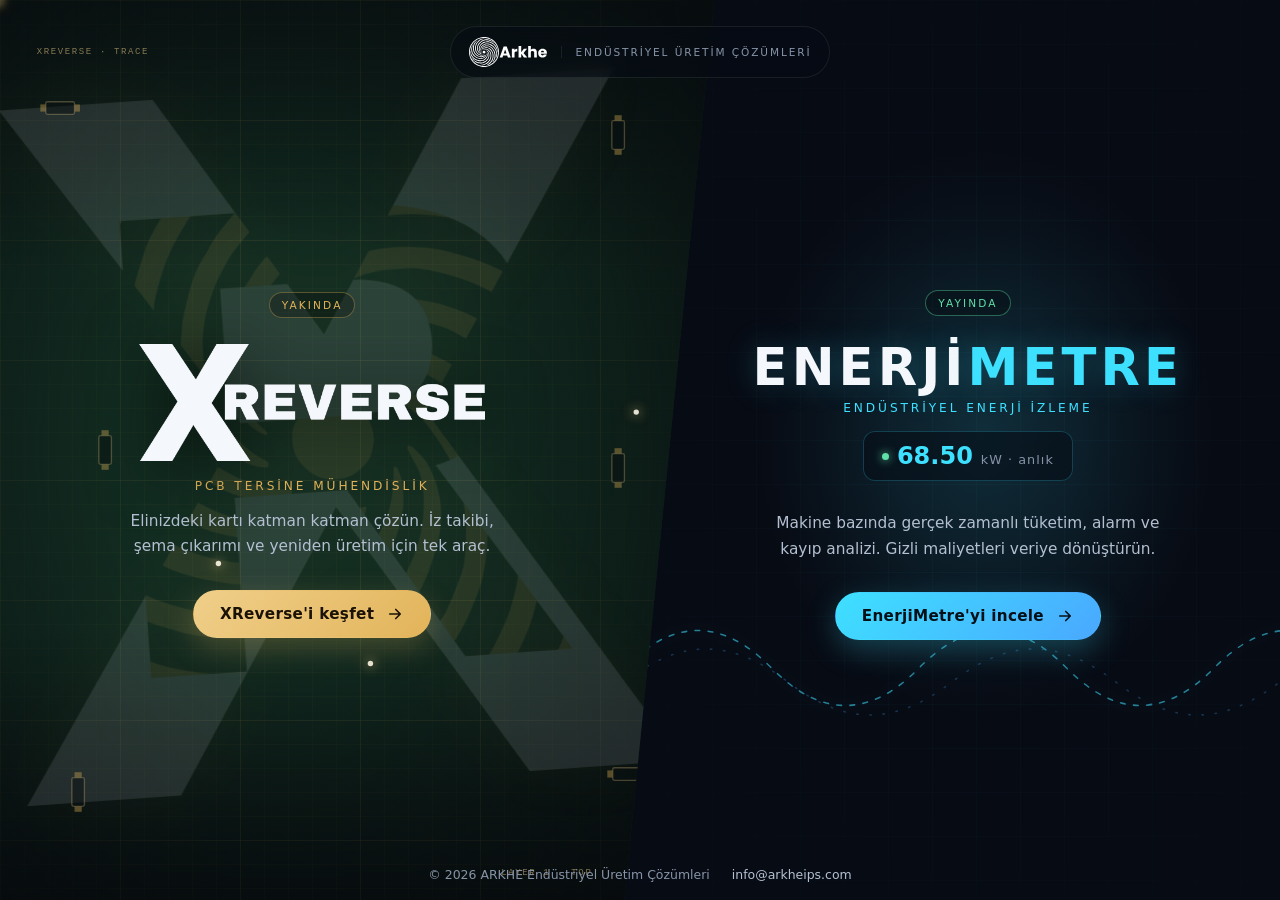
==== index.html @ 21709896 "ARKHE kapı sayfası, EnerjiMetre ve XReverse alt siteleri Çapraz bölünmüş açılış ekranı: solda XRever" ====
<!DOCTYPE html>
<html lang="tr">
  <head>
    <meta charset="utf-8" />
    <meta name="viewport" content="width=device-width, initial-scale=1" />
    <title>ARKHE Endüstriyel Üretim Çözümleri</title>
    <meta
      name="description"
      content="ARKHE Endüstriyel Üretim Çözümleri. XReverse ile PCB tersine mühendislik, EnerjiMetre ile makine bazında enerji izleme."
    />
    <link rel="icon" href="assets/images/arkhe-logo.svg" type="image/svg+xml" />
    <link rel="canonical" href="https://arkheips.com/" />
    <meta property="og:type" content="website" />
    <meta property="og:title" content="ARKHE Endüstriyel Üretim Çözümleri" />
    <meta property="og:description" content="XReverse ve EnerjiMetre. Üretim sahası için tersine mühendislik ve enerji izleme." />
    <meta property="og:url" content="https://arkheips.com/" />
    <link rel="preload" as="image" href="assets/images/xreverse-mark.png" />
    <link rel="stylesheet" href="style.css?v=2" />
  </head>

  <body>
    <div class="gate">
      <header class="brand-bar">
        <a class="brand" href="./" aria-label="ARKHE ana sayfa">
          <img src="assets/images/arkhe-wordmark.svg" alt="ARKHE" />
          <span class="brand-tag">Endüstriyel Üretim Çözümleri</span>
        </a>
      </header>

      <h1 class="sr-only">ARKHE Endüstriyel Üretim Çözümleri: XReverse ve EnerjiMetre</h1>

      <main class="split" aria-label="Ürünler">
        <!-- ================= XREVERSE ================= -->
        <a class="pane pane-xr" href="xreverse/" aria-label="XReverse: PCB tersine mühendislik">
          <div class="pane-bg">
            <video
              class="bg-video"
              muted
              loop
              playsinline
              preload="none"
              data-src="assets/media/xreverse_bg.bin"
              controlsList="nodownload"
              disablePictureInPicture
              disableRemotePlayback
              aria-hidden="true"
            ></video>
          </div>
          <div class="pane-tint"></div>
          <div class="pane-grid"></div>
          <svg class="pcb" viewBox="0 0 800 1000" preserveAspectRatio="xMidYMid slice" aria-hidden="true">
<defs><filter id="pcbglow" x="-20%" y="-20%" width="140%" height="140%"><feGaussianBlur stdDeviation="2.5" result="b"/><feMerge><feMergeNode in="b"/><feMergeNode in="SourceGraphic"/></feMerge></filter></defs>
<path id="tr0" class="trace thin" pathLength="1" d="M576 464 L672 464 L728 408 L764 408" style="--d:0.00s"/>
<path id="tr1" class="trace" pathLength="1" d="M568 528 L664 528 L764 376" style="--d:0.37s"/>
<path id="tr2" class="trace" pathLength="1" d="M544 576 L584 616 L672 616 L764 760" style="--d:0.74s"/>
<path id="tr3" class="trace thin" pathLength="1" d="M528 600 L568 640 L764 640" style="--d:1.11s"/>
<path id="tr4" class="trace" pathLength="1" d="M496 624 L552 680 L764 680" style="--d:1.48s"/>
<path id="tr5" class="trace" pathLength="1" d="M440 656 L440 712 L352 800 L352 904" style="--d:1.85s"/>
<path id="tr6" class="trace thin" pathLength="1" d="M400 656 L400 744 L528 872 L528 964" style="--d:2.22s"/>
<path id="tr7" class="trace" pathLength="1" d="M352 656 L352 776 L272 856 L272 964" style="--d:2.59s"/>
<path id="tr8" class="trace" pathLength="1" d="M312 632 L240 704 L240 800 L80 960" style="--d:2.96s"/>
<path id="tr9" class="trace thin" pathLength="1" d="M272 600 L184 688 L184 808 L36 960" style="--d:3.33s"/>
<path id="tr10" class="trace" pathLength="1" d="M248 560 L184 624 L36 624" style="--d:3.70s"/>
<path id="tr11" class="trace" pathLength="1" d="M232 504 L144 504 L48 408 L36 408" style="--d:4.07s"/>
<path id="tr12" class="trace thin" pathLength="1" d="M224 480 L160 480 L36 632" style="--d:4.44s"/>
<path id="tr13" class="trace" pathLength="1" d="M232 424 L128 424 L36 320" style="--d:4.81s"/>
<path id="tr14" class="trace" pathLength="1" d="M256 360 L176 280 L36 280" style="--d:5.18s"/>
<path id="tr15" class="trace thin" pathLength="1" d="M280 328 L200 248 L36 248" style="--d:5.55s"/>
<path id="tr16" class="trace" pathLength="1" d="M328 296 L240 208 L36 208" style="--d:5.92s"/>
<path id="tr17" class="trace" pathLength="1" d="M368 288 L368 192 L480 80 L480 36" style="--d:6.29s"/>
<path id="tr18" class="trace thin" pathLength="1" d="M400 280 L400 224 L464 160 L464 36" style="--d:6.66s"/>
<path id="tr19" class="trace" pathLength="1" d="M448 288 L448 232 L344 128 L344 36" style="--d:7.03s"/>
<path id="tr20" class="trace" pathLength="1" d="M488 304 L552 240 L720 240 L764 36" style="--d:7.40s"/>
<path id="tr21" class="trace thin" pathLength="1" d="M528 344 L608 264 L608 104 L704 36" style="--d:7.77s"/>
<path id="tr22" class="trace" pathLength="1" d="M552 376 L592 336 L720 336 L764 136" style="--d:8.14s"/>
<path id="tr23" class="trace" pathLength="1" d="M568 416 L672 416 L764 296" style="--d:8.51s"/>
<circle class="pad" cx="672" cy="464" r="3.6" style="--d:-1.40s"/>
<circle class="pad" cx="584" cy="616" r="3.6" style="--d:-0.66s"/>
<circle class="pad" cx="552" cy="680" r="3.6" style="--d:0.08s"/>
<circle class="pad" cx="400" cy="744" r="3.6" style="--d:0.82s"/>
<circle class="pad" cx="240" cy="704" r="3.6" style="--d:1.56s"/>
<circle class="pad" cx="184" cy="624" r="3.6" style="--d:2.30s"/>
<circle class="pad" cx="160" cy="480" r="3.6" style="--d:3.04s"/>
<circle class="pad" cx="176" cy="280" r="3.6" style="--d:3.78s"/>
<circle class="pad" cx="240" cy="208" r="3.6" style="--d:4.52s"/>
<circle class="pad" cx="400" cy="224" r="3.6" style="--d:5.26s"/>
<circle class="pad" cx="552" cy="240" r="3.6" style="--d:6.00s"/>
<circle class="pad" cx="592" cy="336" r="3.6" style="--d:6.74s"/>
<circle class="pad" cx="764" cy="408" r="6.5" style="--d:0.00s"/>
<circle class="pad-core" cx="764" cy="408" r="2.2" style="--d:0.00s"/>
<circle class="pad" cx="764" cy="376" r="6.5" style="--d:0.37s"/>
<circle class="pad-core" cx="764" cy="376" r="2.2" style="--d:0.37s"/>
<circle class="pad" cx="764" cy="760" r="6.5" style="--d:0.74s"/>
<circle class="pad-core" cx="764" cy="760" r="2.2" style="--d:0.74s"/>
<circle class="pad" cx="764" cy="640" r="6.5" style="--d:1.11s"/>
<circle class="pad-core" cx="764" cy="640" r="2.2" style="--d:1.11s"/>
<circle class="pad" cx="764" cy="680" r="6.5" style="--d:1.48s"/>
<circle class="pad-core" cx="764" cy="680" r="2.2" style="--d:1.48s"/>
<circle class="pad" cx="352" cy="904" r="6.5" style="--d:1.85s"/>
<circle class="pad-core" cx="352" cy="904" r="2.2" style="--d:1.85s"/>
<circle class="pad" cx="528" cy="964" r="6.5" style="--d:2.22s"/>
<circle class="pad-core" cx="528" cy="964" r="2.2" style="--d:2.22s"/>
<circle class="pad" cx="272" cy="964" r="6.5" style="--d:2.59s"/>
<circle class="pad-core" cx="272" cy="964" r="2.2" style="--d:2.59s"/>
<circle class="pad" cx="80" cy="960" r="6.5" style="--d:2.96s"/>
<circle class="pad-core" cx="80" cy="960" r="2.2" style="--d:2.96s"/>
<circle class="pad" cx="36" cy="960" r="6.5" style="--d:3.33s"/>
<circle class="pad-core" cx="36" cy="960" r="2.2" style="--d:3.33s"/>
<circle class="pad" cx="36" cy="624" r="6.5" style="--d:3.70s"/>
<circle class="pad-core" cx="36" cy="624" r="2.2" style="--d:3.70s"/>
<circle class="pad" cx="36" cy="408" r="6.5" style="--d:4.07s"/>
<circle class="pad-core" cx="36" cy="408" r="2.2" style="--d:4.07s"/>
<circle class="pad" cx="36" cy="632" r="6.5" style="--d:4.44s"/>
<circle class="pad-core" cx="36" cy="632" r="2.2" style="--d:4.44s"/>
<circle class="pad" cx="36" cy="320" r="6.5" style="--d:4.81s"/>
<circle class="pad-core" cx="36" cy="320" r="2.2" style="--d:4.81s"/>
<circle class="pad" cx="36" cy="280" r="6.5" style="--d:5.18s"/>
<circle class="pad-core" cx="36" cy="280" r="2.2" style="--d:5.18s"/>
<circle class="pad" cx="36" cy="248" r="6.5" style="--d:5.55s"/>
<circle class="pad-core" cx="36" cy="248" r="2.2" style="--d:5.55s"/>
<circle class="pad" cx="36" cy="208" r="6.5" style="--d:5.92s"/>
<circle class="pad-core" cx="36" cy="208" r="2.2" style="--d:5.92s"/>
<circle class="pad" cx="480" cy="36" r="6.5" style="--d:6.29s"/>
<circle class="pad-core" cx="480" cy="36" r="2.2" style="--d:6.29s"/>
<circle class="pad" cx="464" cy="36" r="6.5" style="--d:6.66s"/>
<circle class="pad-core" cx="464" cy="36" r="2.2" style="--d:6.66s"/>
<circle class="pad" cx="344" cy="36" r="6.5" style="--d:7.03s"/>
<circle class="pad-core" cx="344" cy="36" r="2.2" style="--d:7.03s"/>
<circle class="pad" cx="764" cy="36" r="6.5" style="--d:7.40s"/>
<circle class="pad-core" cx="764" cy="36" r="2.2" style="--d:7.40s"/>
<circle class="pad" cx="704" cy="36" r="6.5" style="--d:7.77s"/>
<circle class="pad-core" cx="704" cy="36" r="2.2" style="--d:7.77s"/>
<circle class="pad" cx="764" cy="136" r="6.5" style="--d:8.14s"/>
<circle class="pad-core" cx="764" cy="136" r="2.2" style="--d:8.14s"/>
<circle class="pad" cx="764" cy="296" r="6.5" style="--d:8.51s"/>
<circle class="pad-core" cx="764" cy="296" r="2.2" style="--d:8.51s"/>
<circle class="pulse" r="3"><animateMotion dur="2.6s" begin="0.0s" repeatCount="indefinite" calcMode="linear"><mpath href="#tr1"/></animateMotion></circle>
<circle class="pulse" r="3"><animateMotion dur="3.05s" begin="0.7s" repeatCount="indefinite" calcMode="linear"><mpath href="#tr5"/></animateMotion></circle>
<circle class="pulse" r="3"><animateMotion dur="3.5s" begin="1.4s" repeatCount="indefinite" calcMode="linear"><mpath href="#tr9"/></animateMotion></circle>
<circle class="pulse" r="3"><animateMotion dur="3.95s" begin="2.1s" repeatCount="indefinite" calcMode="linear"><mpath href="#tr13"/></animateMotion></circle>
<circle class="pulse" r="3"><animateMotion dur="4.4s" begin="2.8s" repeatCount="indefinite" calcMode="linear"><mpath href="#tr17"/></animateMotion></circle>
<circle class="pulse" r="3"><animateMotion dur="4.85s" begin="3.5s" repeatCount="indefinite" calcMode="linear"><mpath href="#tr21"/></animateMotion></circle>
<g transform="translate(70 120) rotate(0)" opacity="0.55"><rect class="chip" x="-16" y="-7" width="32" height="14" rx="2"/><rect class="chip-pin" x="-22" y="-4" width="6" height="8"/><rect class="chip-pin" x="16" y="-4" width="6" height="8"/></g>
<g transform="translate(690 150) rotate(90)" opacity="0.55"><rect class="chip" x="-16" y="-7" width="32" height="14" rx="2"/><rect class="chip-pin" x="-22" y="-4" width="6" height="8"/><rect class="chip-pin" x="16" y="-4" width="6" height="8"/></g>
<g transform="translate(90 880) rotate(90)" opacity="0.55"><rect class="chip" x="-16" y="-7" width="32" height="14" rx="2"/><rect class="chip-pin" x="-22" y="-4" width="6" height="8"/><rect class="chip-pin" x="16" y="-4" width="6" height="8"/></g>
<g transform="translate(700 860) rotate(0)" opacity="0.55"><rect class="chip" x="-16" y="-7" width="32" height="14" rx="2"/><rect class="chip-pin" x="-22" y="-4" width="6" height="8"/><rect class="chip-pin" x="16" y="-4" width="6" height="8"/></g>
<g transform="translate(120 500) rotate(90)" opacity="0.55"><rect class="chip" x="-16" y="-7" width="32" height="14" rx="2"/><rect class="chip-pin" x="-22" y="-4" width="6" height="8"/><rect class="chip-pin" x="16" y="-4" width="6" height="8"/></g>
<g transform="translate(690 520) rotate(90)" opacity="0.55"><rect class="chip" x="-16" y="-7" width="32" height="14" rx="2"/><rect class="chip-pin" x="-22" y="-4" width="6" height="8"/><rect class="chip-pin" x="16" y="-4" width="6" height="8"/></g>
<text class="chip-label" x="44" y="60">XREVERSE · TRACE</text>
<text class="chip-label" x="560" y="972">LAYER 1 · TOP</text>
</svg>
          <img class="xr-watermark" src="assets/images/xreverse-mark.png" alt="" width="900" height="953" aria-hidden="true" />
          <div class="pane-content">
            <span class="pane-badge">Yakında</span>
            <img class="xr-wordmark" src="assets/images/xreverse-wordmark.png" alt="XReverse" width="1200" height="406" />
            <p class="pane-sub">PCB Tersine Mühendislik</p>
            <p class="pane-desc">
              Elinizdeki kartı katman katman çözün. İz takibi, şema çıkarımı ve yeniden
              üretim için tek araç.
            </p>
            <span class="pane-cta">
              XReverse'i keşfet
              <svg viewBox="0 0 24 24" fill="none" stroke="currentColor" stroke-width="2.2" aria-hidden="true">
                <path d="M5 12h14M13 6l6 6-6 6" stroke-linecap="round" stroke-linejoin="round" />
              </svg>
            </span>
          </div>
        </a>

        <!-- ================= ENERJIMETRE ================= -->
        <a class="pane pane-em" href="energymeter/" aria-label="EnerjiMetre: endüstriyel enerji izleme">
          <div class="pane-bg">
            <video
              class="bg-video"
              muted
              loop
              playsinline
              preload="none"
              data-src="assets/media/energymeter_bg.bin"
              controlsList="nodownload"
              disablePictureInPicture
              disableRemotePlayback
              aria-hidden="true"
            ></video>
          </div>
          <div class="pane-tint"></div>
          <div class="pane-grid"></div>
          <svg class="wave" viewBox="0 0 800 140" preserveAspectRatio="none" aria-hidden="true">
            <path d="M0 70 C 60 20, 120 20, 180 70 S 300 120, 360 70 S 480 20, 540 70 S 660 120, 720 70 S 840 20, 900 70" />
            <path class="soft" d="M0 84 C 70 40, 130 40, 200 84 S 330 128, 400 84 S 530 40, 600 84 S 730 128, 800 84 S 930 40, 1000 84" />
          </svg>
          <div class="pane-content">
            <span class="pane-badge">Yayında</span>
            <h2 class="em-title">Enerji<span>Metre</span></h2>
            <p class="pane-sub">Endüstriyel Enerji İzleme</p>
            <div class="live-chip" aria-hidden="true">
              <span class="dot"></span>
              <span class="val" id="live-kw">68.40</span>
              <span class="unit">kW · anlık</span>
            </div>
            <p class="pane-desc">
              Makine bazında gerçek zamanlı tüketim, alarm ve kayıp analizi. Gizli
              maliyetleri veriye dönüştürün.
            </p>
            <span class="pane-cta">
              EnerjiMetre'yi incele
              <svg viewBox="0 0 24 24" fill="none" stroke="currentColor" stroke-width="2.2" aria-hidden="true">
                <path d="M5 12h14M13 6l6 6-6 6" stroke-linecap="round" stroke-linejoin="round" />
              </svg>
            </span>
          </div>
        </a>
      </main>

      <footer class="gate-foot">
        <span>© <span id="year">2026</span> ARKHE Endüstriyel Üretim Çözümleri</span>
        <a href="mailto:info@arkheips.com">info@arkheips.com</a>
      </footer>
    </div>

    <script src="script.js?v=2"></script>
  </body>
</html>
---- style.css ----
:root {
  --bg: #070b14;
  --text: #f4f7fb;
  --muted: #b4c0d1;
  --muted-2: #8794a8;
  --line: rgba(255, 255, 255, 0.08);

  /* EnerjiMetre tarafi */
  --em-bg: #070b14;
  --em-accent: #3ee0ff;
  --em-accent-2: #4aa8ff;
  --em-glow: rgba(62, 224, 255, 0.35);

  /* XReverse tarafi */
  --xr-bg: #06090c;
  --xr-accent: #e2b45a;
  --xr-accent-2: #f0cf8a;
  --xr-glow: rgba(226, 180, 90, 0.35);
  --xr-board: rgba(28, 74, 52, 0.55);

  --font: "Segoe UI", system-ui, -apple-system, "Helvetica Neue", Arial, sans-serif;
  --seam: 90px;
  --ease: cubic-bezier(0.22, 1, 0.36, 1);
}

* { box-sizing: border-box; }

html, body { height: 100%; }

body {
  margin: 0;
  background: var(--bg);
  color: var(--text);
  font-family: var(--font);
  -webkit-font-smoothing: antialiased;
  overflow-x: hidden;
}

.sr-only {
  position: absolute;
  width: 1px;
  height: 1px;
  padding: 0;
  margin: -1px;
  overflow: hidden;
  clip: rect(0, 0, 0, 0);
  white-space: nowrap;
  border: 0;
}

/* ====================== KAPI SAYFASI ====================== */

.gate {
  position: relative;
  min-height: 100vh;
  min-height: 100svh;
  display: flex;
  flex-direction: column;
}

/* Ust marka bandi */
.brand-bar {
  position: absolute;
  top: 0;
  left: 0;
  right: 0;
  z-index: 30;
  display: flex;
  justify-content: center;
  align-items: center;
  padding: 26px 24px 0;
  pointer-events: none;
}

.brand {
  display: inline-flex;
  align-items: center;
  gap: 14px;
  text-decoration: none;
  color: inherit;
  pointer-events: auto;
  padding: 10px 18px;
  border-radius: 999px;
  background: rgba(7, 11, 20, 0.55);
  border: 1px solid var(--line);
  backdrop-filter: blur(10px);
  -webkit-backdrop-filter: blur(10px);
}

.brand img {
  display: block;
  height: 30px;
  width: 78px;
  object-fit: cover;
  object-position: center;
  filter: invert(1) brightness(1.1);
}

.brand-tag {
  font-size: 0.66rem;
  letter-spacing: 0.18em;
  text-transform: uppercase;
  color: var(--muted-2);
  border-left: 1px solid var(--line);
  padding-left: 14px;
}

/* Iki yarim */
.split {
  flex: 1;
  display: flex;
  min-height: 100vh;
  min-height: 100svh;
  position: relative;
}

.pane {
  position: relative;
  flex: 1 1 0;
  min-width: 0;
  display: flex;
  align-items: center;
  justify-content: center;
  text-decoration: none;
  color: inherit;
  overflow: hidden;
  isolation: isolate;
  transition: flex 0.7s var(--ease);
}

.pane-xr { background: var(--xr-bg); }
.pane-em { background: var(--em-bg); }

/* Egik dikis: sol panel sagdan biraz tasar ve kesilir */
.pane-xr {
  margin-right: calc(var(--seam) * -1);
  padding-right: var(--seam);
  clip-path: polygon(0 0, 100% 0, calc(100% - var(--seam)) 100%, 0 100%);
  z-index: 2;
}

.pane-em { z-index: 1; padding-left: calc(var(--seam) * 0.35); }

/* "Aç gözlü" davranis: uzerine gelinen taraf buyur */
.split:hover .pane { flex: 0.82 1 0; }
.split:hover .pane:hover { flex: 1.36 1 0; }
.split:focus-within .pane { flex: 0.82 1 0; }
.split:focus-within .pane:focus-visible { flex: 1.36 1 0; outline: none; }

/* ---------- arka plan katmanlari ---------- */
.pane-bg {
  position: absolute;
  inset: 0;
  z-index: 0;
  overflow: hidden;
}

.bg-video {
  position: absolute;
  inset: 0;
  width: 100%;
  height: 100%;
  object-fit: cover;
  opacity: 0;
  transition: opacity 1.2s ease, transform 1.4s var(--ease), filter 0.8s ease;
  transform: scale(1.06);
}

.bg-video.is-ready { opacity: 1; }

.pane-xr .bg-video {
  object-position: 55% 50%;
  opacity: 0;
  filter: saturate(0.9) brightness(0.72);
}
.pane-xr .bg-video.is-ready { opacity: 0.62; }
.pane-xr:hover .bg-video.is-ready { opacity: 0.88; transform: scale(1.0); filter: saturate(1) brightness(0.85); }

.pane-em .bg-video {
  object-position: 50% 45%;
  filter: brightness(0.55) contrast(1.05);
  mix-blend-mode: screen;
}
.pane-em .bg-video.is-ready { opacity: 0.42; }
.pane-em:hover .bg-video.is-ready { opacity: 0.62; transform: scale(1.0); filter: brightness(0.7) contrast(1.05); }

/* Video uzerine ton katmani */
.pane-tint {
  position: absolute;
  inset: 0;
  z-index: 1;
  pointer-events: none;
}

.pane-xr .pane-tint {
  background:
    radial-gradient(70% 80% at 40% 50%, transparent 30%, rgba(6, 9, 12, 0.75) 100%),
    linear-gradient(180deg, rgba(6, 9, 12, 0.6) 0%, transparent 30%, transparent 70%, rgba(6, 9, 12, 0.85) 100%),
    var(--xr-board);
}

.pane-em .pane-tint {
  background:
    radial-gradient(60% 70% at 55% 50%, transparent 25%, rgba(7, 11, 20, 0.7) 100%),
    linear-gradient(180deg, rgba(7, 11, 20, 0.75) 0%, transparent 32%, transparent 68%, rgba(7, 11, 20, 0.9) 100%),
    radial-gradient(50% 45% at 55% 48%, rgba(62, 224, 255, 0.16), transparent 70%);
}

/* PCB izgarasi */
.pane-grid {
  position: absolute;
  inset: 0;
  z-index: 2;
  pointer-events: none;
  background-image:
    linear-gradient(rgba(226, 180, 90, 0.07) 1px, transparent 1px),
    linear-gradient(90deg, rgba(226, 180, 90, 0.07) 1px, transparent 1px),
    linear-gradient(rgba(226, 180, 90, 0.035) 1px, transparent 1px),
    linear-gradient(90deg, rgba(226, 180, 90, 0.035) 1px, transparent 1px);
  background-size: 120px 120px, 120px 120px, 24px 24px, 24px 24px;
  mask-image: radial-gradient(75% 85% at 45% 50%, #000 30%, transparent 100%);
  -webkit-mask-image: radial-gradient(75% 85% at 45% 50%, #000 30%, transparent 100%);
  opacity: 0.85;
  transition: opacity 0.6s ease;
}

.pane-xr:hover .pane-grid { opacity: 1; }

/* EnerjiMetre tarafinda ince olcek izgarasi */
.pane-em .pane-grid {
  background-image:
    linear-gradient(rgba(62, 224, 255, 0.05) 1px, transparent 1px),
    linear-gradient(90deg, rgba(62, 224, 255, 0.05) 1px, transparent 1px);
  background-size: 44px 44px, 44px 44px;
  mask-image: radial-gradient(70% 80% at 55% 50%, #000 20%, transparent 100%);
  -webkit-mask-image: radial-gradient(70% 80% at 55% 50%, #000 20%, transparent 100%);
  opacity: 0.6;
}

/* ---------- PCB iz animasyonu ---------- */
.pcb {
  position: absolute;
  inset: 0;
  z-index: 3;
  width: 100%;
  height: 100%;
  pointer-events: none;
  opacity: 0.9;
  transition: opacity 0.6s ease;
}

.pcb .trace {
  fill: none;
  stroke: var(--xr-accent);
  stroke-width: 2.2;
  stroke-linecap: round;
  stroke-linejoin: round;
  stroke-dasharray: 1;
  stroke-dashoffset: 1;
  opacity: 0.85;
  animation: trace-draw 11s var(--ease) infinite;
  animation-delay: var(--d, 0s);
  filter: drop-shadow(0 0 4px var(--xr-glow));
}

.pcb .trace.thin { stroke-width: 1.4; opacity: 0.6; }

.pcb .pad {
  fill: var(--xr-bg);
  stroke: var(--xr-accent-2);
  stroke-width: 2;
  opacity: 0;
  animation: pad-pop 11s ease infinite;
  animation-delay: calc(var(--d, 0s) + 2.6s);
}

.pcb .pad-core {
  fill: var(--xr-accent-2);
  opacity: 0;
  animation: pad-pop 11s ease infinite;
  animation-delay: calc(var(--d, 0s) + 2.7s);
}

.pcb .chip {
  fill: rgba(10, 14, 18, 0.9);
  stroke: rgba(240, 207, 138, 0.55);
  stroke-width: 1.5;
}

.pcb .chip-pin {
  fill: var(--xr-accent);
  opacity: 0.75;
}

.pcb .chip-label {
  fill: rgba(240, 207, 138, 0.6);
  font-family: "Consolas", "Courier New", monospace;
  font-size: 10px;
  letter-spacing: 0.18em;
}

.pcb .pulse {
  fill: #fff7e6;
  filter: drop-shadow(0 0 6px var(--xr-accent-2)) drop-shadow(0 0 12px var(--xr-glow));
}

@keyframes trace-draw {
  0%   { stroke-dashoffset: 1; opacity: 0; }
  4%   { opacity: 0.85; }
  28%  { stroke-dashoffset: 0; opacity: 0.85; }
  78%  { stroke-dashoffset: 0; opacity: 0.85; }
  92%  { opacity: 0; stroke-dashoffset: 0; }
  100% { opacity: 0; stroke-dashoffset: 1; }
}

@keyframes pad-pop {
  0%   { opacity: 0; transform: scale(0.4); transform-box: fill-box; transform-origin: center; }
  6%   { opacity: 1; transform: scale(1.25); transform-box: fill-box; transform-origin: center; }
  10%  { transform: scale(1); transform-box: fill-box; transform-origin: center; }
  72%  { opacity: 1; }
  86%  { opacity: 0; }
  100% { opacity: 0; }
}

/* EnerjiMetre tarafi: enerji dalgasi */
.wave {
  position: absolute;
  left: 0;
  right: 0;
  bottom: 18%;
  z-index: 3;
  height: 140px;
  width: 100%;
  pointer-events: none;
  opacity: 0.55;
}

.wave path {
  fill: none;
  stroke: var(--em-accent);
  stroke-width: 1.6;
  stroke-linecap: round;
  filter: drop-shadow(0 0 6px var(--em-glow));
  stroke-dasharray: 6 10;
  animation: wave-flow 3.2s linear infinite;
}

.wave path.soft { stroke: var(--em-accent-2); opacity: 0.45; stroke-dasharray: 2 14; animation-duration: 4.6s; }

@keyframes wave-flow { to { stroke-dashoffset: -160; } }

/* ---------- icerik ---------- */
.pane-content {
  position: relative;
  z-index: 10;
  display: flex;
  flex-direction: column;
  align-items: center;
  text-align: center;
  padding: 120px 40px 90px;
  width: 100%;
  max-width: 560px;
  transform: translateY(0);
  transition: transform 0.7s var(--ease);
}

.pane:hover .pane-content { transform: translateY(-6px); }

.pane-badge {
  font-size: 0.66rem;
  letter-spacing: 0.2em;
  text-transform: uppercase;
  padding: 6px 12px;
  border-radius: 999px;
  border: 1px solid var(--line);
  color: var(--muted-2);
  margin-bottom: 26px;
  background: rgba(0, 0, 0, 0.25);
}

.pane-xr .pane-badge { border-color: rgba(226, 180, 90, 0.35); color: var(--xr-accent); }
.pane-em .pane-badge { border-color: rgba(94, 224, 168, 0.4); color: #5ee0a8; }

/* Dev filigran: X isareti izlerin arkasinda, hafif nefes alir */
.xr-watermark {
  position: absolute;
  z-index: 2;
  left: 50%;
  top: 50%;
  width: min(78vh, 92%);
  height: auto;
  transform: translate(-54%, -52%) rotate(-4deg);
  opacity: 0.11;
  pointer-events: none;
  filter: drop-shadow(0 0 40px rgba(226, 180, 90, 0.35));
  animation: mark-breathe 12s ease-in-out infinite;
  transition: opacity 0.8s ease;
}

.pane-xr:hover .xr-watermark { opacity: 0.16; }

@keyframes mark-breathe {
  0%, 100% { transform: translate(-54%, -52%) rotate(-4deg) scale(1); }
  50% { transform: translate(-54%, -50%) rotate(-2.5deg) scale(1.035); }
}

.xr-wordmark {
  width: clamp(240px, 27vw, 380px);
  height: auto;
  margin-bottom: 18px;
  filter: drop-shadow(0 6px 30px rgba(0, 0, 0, 0.55));
}

/* Hata ayiklama: ?static ile animasyonlar bitmis halde donar */
.is-static .pcb .trace { animation: none; stroke-dashoffset: 0; opacity: 0.85; }
.is-static .pcb .pad, .is-static .pcb .pad-core { animation: none; opacity: 1; }
.is-static .bg-video { opacity: 0.6; }

.em-title {
  margin: 0 0 8px;
  font-size: clamp(2rem, 4.2vw, 3.2rem);
  font-weight: 800;
  letter-spacing: 0.08em;
  text-transform: uppercase;
  line-height: 1;
  color: var(--text);
  text-shadow: 0 0 30px rgba(62, 224, 255, 0.25);
}

.em-title span { color: var(--em-accent); }

.pane-sub {
  margin: 0 0 16px;
  font-size: 0.76rem;
  letter-spacing: 0.24em;
  text-transform: uppercase;
}

.pane-xr .pane-sub { color: var(--xr-accent); }
.pane-em .pane-sub { color: var(--em-accent); }

.pane-desc {
  margin: 0 0 30px;
  max-width: 40ch;
  font-size: clamp(0.95rem, 1.2vw, 1.05rem);
  line-height: 1.65;
  color: var(--muted);
}

/* Canli deger cipi (EnerjiMetre) */
.live-chip {
  display: inline-flex;
  align-items: baseline;
  gap: 8px;
  margin-bottom: 30px;
  padding: 10px 18px;
  border-radius: 12px;
  border: 1px solid rgba(62, 224, 255, 0.22);
  background: rgba(7, 11, 20, 0.55);
  backdrop-filter: blur(8px);
  -webkit-backdrop-filter: blur(8px);
  font-variant-numeric: tabular-nums;
}

.live-chip .dot {
  width: 7px;
  height: 7px;
  border-radius: 50%;
  background: #5ee0a8;
  box-shadow: 0 0 10px #5ee0a8;
  align-self: center;
  animation: blink 1.6s ease-in-out infinite;
}

.live-chip .val { font-size: 1.5rem; font-weight: 700; color: var(--em-accent); }
.live-chip .unit { font-size: 0.8rem; color: var(--muted-2); letter-spacing: 0.08em; }

@keyframes blink { 0%, 100% { opacity: 1; } 50% { opacity: 0.35; } }

.pane-cta {
  display: inline-flex;
  align-items: center;
  gap: 12px;
  padding: 14px 26px;
  border-radius: 999px;
  font-weight: 600;
  font-size: 0.95rem;
  letter-spacing: 0.02em;
  border: 1px solid transparent;
  transition: transform 0.35s var(--ease), box-shadow 0.35s ease, background 0.35s ease;
}

.pane-cta svg { width: 18px; height: 18px; transition: transform 0.35s var(--ease); }
.pane:hover .pane-cta svg { transform: translateX(5px); }

.pane-xr .pane-cta {
  color: #1a1206;
  background: linear-gradient(135deg, var(--xr-accent-2), var(--xr-accent));
  box-shadow: 0 10px 30px rgba(226, 180, 90, 0.25);
}
.pane-xr:hover .pane-cta { transform: translateY(-2px); box-shadow: 0 16px 40px rgba(226, 180, 90, 0.38); }

.pane-em .pane-cta {
  color: #041018;
  background: linear-gradient(135deg, var(--em-accent), var(--em-accent-2));
  box-shadow: 0 10px 30px rgba(62, 224, 255, 0.25);
}
.pane-em:hover .pane-cta { transform: translateY(-2px); box-shadow: 0 16px 40px rgba(62, 224, 255, 0.38); }

/* Kenar isigi (uzerine gelince) */
.pane::after {
  content: "";
  position: absolute;
  inset: 0;
  z-index: 5;
  pointer-events: none;
  opacity: 0;
  transition: opacity 0.6s ease;
}

.pane-xr::after { box-shadow: inset 0 0 160px rgba(226, 180, 90, 0.12); }
.pane-em::after { box-shadow: inset 0 0 160px rgba(62, 224, 255, 0.12); }
.pane:hover::after { opacity: 1; }

/* Alt bant */
.gate-foot {
  position: absolute;
  left: 0;
  right: 0;
  bottom: 0;
  z-index: 30;
  display: flex;
  justify-content: center;
  gap: 22px;
  padding: 0 24px 18px;
  font-size: 0.78rem;
  color: var(--muted-2);
  pointer-events: none;
}

.gate-foot span, .gate-foot a { pointer-events: auto; }
.gate-foot a { color: var(--muted); text-decoration: none; }
.gate-foot a:hover { color: var(--text); }

/* ---------- mobil ---------- */
@media (max-width: 880px) {
  .split { flex-direction: column; }
  .pane { min-height: 58vh; flex: 1 1 auto !important; }
  .pane-xr {
    margin-right: 0;
    padding-right: 0;
    margin-bottom: -50px;
    padding-bottom: 50px;
    clip-path: polygon(0 0, 100% 0, 100% calc(100% - 50px), 0 100%);
  }
  .pane-em { padding-left: 0; padding-top: 30px; }
  .pane-content { padding: 110px 26px 70px; }
  .brand-bar { padding-top: 18px; }
  .gate-foot { position: static; padding: 18px 20px 22px; flex-wrap: wrap; row-gap: 6px; }
  .xr-wordmark { width: min(260px, 74vw); }
  .xr-watermark { width: 120vw; opacity: 0.09; }
  .brand-tag { display: none; }
  .brand { padding: 8px 14px; }
  .pcb .chip-label { display: none; }
  .pane-desc { max-width: 100%; }
}

/* Hareket azaltma yalnizca sayfa isterse */
[data-motion="reduce"] *,
[data-motion="reduce"] *::before,
[data-motion="reduce"] *::after {
  animation: none !important;
  transition: none !important;
}

/* ====================== YARDIMCI SAYFA (xreverse/) ====================== */
.masthead { padding: 34px 0 0; position: relative; z-index: 1; }
.shell { width: 100%; max-width: 1180px; margin: 0 auto; padding: 0 24px; position: relative; z-index: 1; }
.intro { display: flex; flex-direction: column; justify-content: center; padding: 56px 0 72px; min-height: 60vh; }
.eyebrow { display: inline-flex; align-items: center; gap: 10px; font-size: 0.74rem; letter-spacing: 0.22em; text-transform: uppercase; color: var(--xr-accent); margin: 0 0 18px; }
.eyebrow::before { content: ""; width: 28px; height: 1px; background: var(--xr-accent); }
.intro h1 { margin: 0 0 18px; font-size: clamp(2.1rem, 5vw, 3.4rem); line-height: 1.08; letter-spacing: -0.02em; font-weight: 700; text-transform: uppercase; }
.intro h1 span { color: var(--xr-accent); }
.intro p { margin: 0; max-width: 60ch; font-size: clamp(1rem, 1.5vw, 1.12rem); line-height: 1.65; color: var(--muted); }
.card-go { display: inline-flex; align-items: center; gap: 10px; font-weight: 600; color: var(--xr-accent); text-decoration: none; }
.card-go svg { width: 17px; height: 17px; }
.footer { border-top: 1px solid var(--line); padding: 22px 0; }
.footer-inner { display: flex; flex-wrap: wrap; gap: 12px 22px; align-items: center; justify-content: space-between; font-size: 0.86rem; color: var(--muted-2); }
.footer a { color: var(--muted); text-decoration: none; }
.footer a:hover { color: var(--xr-accent); }
.masthead .brand { position: static; background: transparent; border: 0; padding: 0; backdrop-filter: none; }
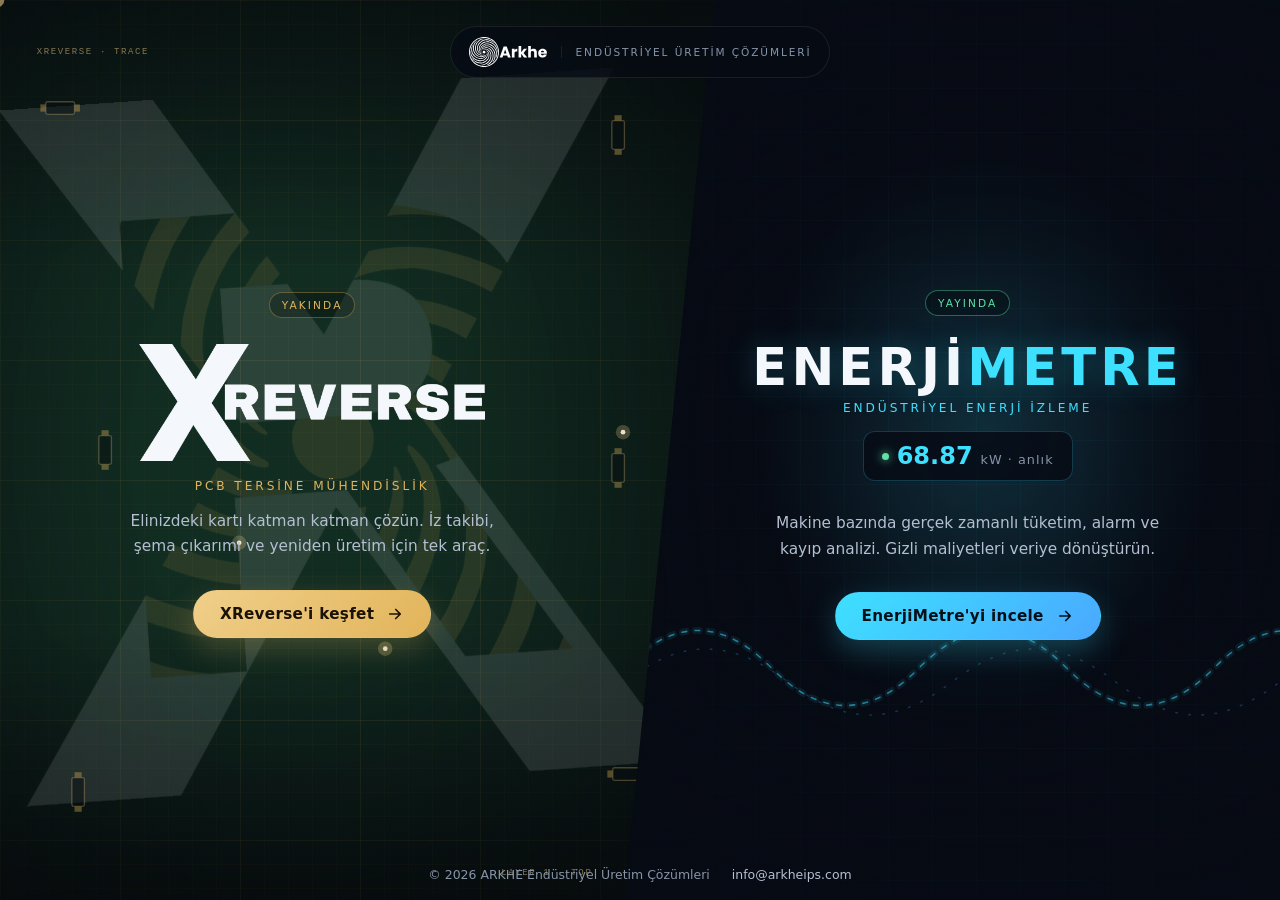
==== commit 88085d02: "Performans: filtreler kaldırıldı, tonlama videoya işlendi - Animasyonlu SVG izler, ışık darbeleri, d" ====
--- a/index.html
+++ b/index.html
@@ -15,7 +15,7 @@
     <meta property="og:description" content="XReverse ve EnerjiMetre. Üretim sahası için tersine mühendislik ve enerji izleme." />
     <meta property="og:url" content="https://arkheips.com/" />
     <link rel="preload" as="image" href="assets/images/xreverse-mark.png" />
-    <link rel="stylesheet" href="style.css?v=2" />
+    <link rel="stylesheet" href="style.css?v=3" />
   </head>
 
   <body>
@@ -49,7 +49,30 @@
           <div class="pane-tint"></div>
           <div class="pane-grid"></div>
           <svg class="pcb" viewBox="0 0 800 1000" preserveAspectRatio="xMidYMid slice" aria-hidden="true">
-<defs><filter id="pcbglow" x="-20%" y="-20%" width="140%" height="140%"><feGaussianBlur stdDeviation="2.5" result="b"/><feMerge><feMergeNode in="b"/><feMergeNode in="SourceGraphic"/></feMerge></filter></defs>
+<path class="trace glow" pathLength="1" d="M576 464 L672 464 L728 408 L764 408" style="--d:0.00s"/>
+<path class="trace glow" pathLength="1" d="M568 528 L664 528 L764 376" style="--d:0.37s"/>
+<path class="trace glow" pathLength="1" d="M544 576 L584 616 L672 616 L764 760" style="--d:0.74s"/>
+<path class="trace glow" pathLength="1" d="M528 600 L568 640 L764 640" style="--d:1.11s"/>
+<path class="trace glow" pathLength="1" d="M496 624 L552 680 L764 680" style="--d:1.48s"/>
+<path class="trace glow" pathLength="1" d="M440 656 L440 712 L352 800 L352 904" style="--d:1.85s"/>
+<path class="trace glow" pathLength="1" d="M400 656 L400 744 L528 872 L528 964" style="--d:2.22s"/>
+<path class="trace glow" pathLength="1" d="M352 656 L352 776 L272 856 L272 964" style="--d:2.59s"/>
+<path class="trace glow" pathLength="1" d="M312 632 L240 704 L240 800 L80 960" style="--d:2.96s"/>
+<path class="trace glow" pathLength="1" d="M272 600 L184 688 L184 808 L36 960" style="--d:3.33s"/>
+<path class="trace glow" pathLength="1" d="M248 560 L184 624 L36 624" style="--d:3.70s"/>
+<path class="trace glow" pathLength="1" d="M232 504 L144 504 L48 408 L36 408" style="--d:4.07s"/>
+<path class="trace glow" pathLength="1" d="M224 480 L160 480 L36 632" style="--d:4.44s"/>
+<path class="trace glow" pathLength="1" d="M232 424 L128 424 L36 320" style="--d:4.81s"/>
+<path class="trace glow" pathLength="1" d="M256 360 L176 280 L36 280" style="--d:5.18s"/>
+<path class="trace glow" pathLength="1" d="M280 328 L200 248 L36 248" style="--d:5.55s"/>
+<path class="trace glow" pathLength="1" d="M328 296 L240 208 L36 208" style="--d:5.92s"/>
+<path class="trace glow" pathLength="1" d="M368 288 L368 192 L480 80 L480 36" style="--d:6.29s"/>
+<path class="trace glow" pathLength="1" d="M400 280 L400 224 L464 160 L464 36" style="--d:6.66s"/>
+<path class="trace glow" pathLength="1" d="M448 288 L448 232 L344 128 L344 36" style="--d:7.03s"/>
+<path class="trace glow" pathLength="1" d="M488 304 L552 240 L720 240 L764 36" style="--d:7.40s"/>
+<path class="trace glow" pathLength="1" d="M528 344 L608 264 L608 104 L704 36" style="--d:7.77s"/>
+<path class="trace glow" pathLength="1" d="M552 376 L592 336 L720 336 L764 136" style="--d:8.14s"/>
+<path class="trace glow" pathLength="1" d="M568 416 L672 416 L764 296" style="--d:8.51s"/>
 <path id="tr0" class="trace thin" pathLength="1" d="M576 464 L672 464 L728 408 L764 408" style="--d:0.00s"/>
 <path id="tr1" class="trace" pathLength="1" d="M568 528 L664 528 L764 376" style="--d:0.37s"/>
 <path id="tr2" class="trace" pathLength="1" d="M544 576 L584 616 L672 616 L764 760" style="--d:0.74s"/>
@@ -134,12 +157,18 @@
 <circle class="pad-core" cx="764" cy="136" r="2.2" style="--d:8.14s"/>
 <circle class="pad" cx="764" cy="296" r="6.5" style="--d:8.51s"/>
 <circle class="pad-core" cx="764" cy="296" r="2.2" style="--d:8.51s"/>
-<circle class="pulse" r="3"><animateMotion dur="2.6s" begin="0.0s" repeatCount="indefinite" calcMode="linear"><mpath href="#tr1"/></animateMotion></circle>
-<circle class="pulse" r="3"><animateMotion dur="3.05s" begin="0.7s" repeatCount="indefinite" calcMode="linear"><mpath href="#tr5"/></animateMotion></circle>
-<circle class="pulse" r="3"><animateMotion dur="3.5s" begin="1.4s" repeatCount="indefinite" calcMode="linear"><mpath href="#tr9"/></animateMotion></circle>
-<circle class="pulse" r="3"><animateMotion dur="3.95s" begin="2.1s" repeatCount="indefinite" calcMode="linear"><mpath href="#tr13"/></animateMotion></circle>
-<circle class="pulse" r="3"><animateMotion dur="4.4s" begin="2.8s" repeatCount="indefinite" calcMode="linear"><mpath href="#tr17"/></animateMotion></circle>
-<circle class="pulse" r="3"><animateMotion dur="4.85s" begin="3.5s" repeatCount="indefinite" calcMode="linear"><mpath href="#tr21"/></animateMotion></circle>
+<circle class="pulse-halo" r="8"><animateMotion dur="2.60s" begin="0.00s" repeatCount="indefinite" calcMode="linear"><mpath href="#tr1"/></animateMotion></circle>
+<circle class="pulse" r="2.6"><animateMotion dur="2.60s" begin="0.00s" repeatCount="indefinite" calcMode="linear"><mpath href="#tr1"/></animateMotion></circle>
+<circle class="pulse-halo" r="8"><animateMotion dur="3.05s" begin="0.70s" repeatCount="indefinite" calcMode="linear"><mpath href="#tr5"/></animateMotion></circle>
+<circle class="pulse" r="2.6"><animateMotion dur="3.05s" begin="0.70s" repeatCount="indefinite" calcMode="linear"><mpath href="#tr5"/></animateMotion></circle>
+<circle class="pulse-halo" r="8"><animateMotion dur="3.50s" begin="1.40s" repeatCount="indefinite" calcMode="linear"><mpath href="#tr9"/></animateMotion></circle>
+<circle class="pulse" r="2.6"><animateMotion dur="3.50s" begin="1.40s" repeatCount="indefinite" calcMode="linear"><mpath href="#tr9"/></animateMotion></circle>
+<circle class="pulse-halo" r="8"><animateMotion dur="3.95s" begin="2.10s" repeatCount="indefinite" calcMode="linear"><mpath href="#tr13"/></animateMotion></circle>
+<circle class="pulse" r="2.6"><animateMotion dur="3.95s" begin="2.10s" repeatCount="indefinite" calcMode="linear"><mpath href="#tr13"/></animateMotion></circle>
+<circle class="pulse-halo" r="8"><animateMotion dur="4.40s" begin="2.80s" repeatCount="indefinite" calcMode="linear"><mpath href="#tr17"/></animateMotion></circle>
+<circle class="pulse" r="2.6"><animateMotion dur="4.40s" begin="2.80s" repeatCount="indefinite" calcMode="linear"><mpath href="#tr17"/></animateMotion></circle>
+<circle class="pulse-halo" r="8"><animateMotion dur="4.85s" begin="3.50s" repeatCount="indefinite" calcMode="linear"><mpath href="#tr21"/></animateMotion></circle>
+<circle class="pulse" r="2.6"><animateMotion dur="4.85s" begin="3.50s" repeatCount="indefinite" calcMode="linear"><mpath href="#tr21"/></animateMotion></circle>
 <g transform="translate(70 120) rotate(0)" opacity="0.55"><rect class="chip" x="-16" y="-7" width="32" height="14" rx="2"/><rect class="chip-pin" x="-22" y="-4" width="6" height="8"/><rect class="chip-pin" x="16" y="-4" width="6" height="8"/></g>
 <g transform="translate(690 150) rotate(90)" opacity="0.55"><rect class="chip" x="-16" y="-7" width="32" height="14" rx="2"/><rect class="chip-pin" x="-22" y="-4" width="6" height="8"/><rect class="chip-pin" x="16" y="-4" width="6" height="8"/></g>
 <g transform="translate(90 880) rotate(90)" opacity="0.55"><rect class="chip" x="-16" y="-7" width="32" height="14" rx="2"/><rect class="chip-pin" x="-22" y="-4" width="6" height="8"/><rect class="chip-pin" x="16" y="-4" width="6" height="8"/></g>
@@ -186,6 +215,7 @@
           <div class="pane-tint"></div>
           <div class="pane-grid"></div>
           <svg class="wave" viewBox="0 0 800 140" preserveAspectRatio="none" aria-hidden="true">
+            <path class="glow" d="M0 70 C 60 20, 120 20, 180 70 S 300 120, 360 70 S 480 20, 540 70 S 660 120, 720 70 S 840 20, 900 70" />
             <path d="M0 70 C 60 20, 120 20, 180 70 S 300 120, 360 70 S 480 20, 540 70 S 660 120, 720 70 S 840 20, 900 70" />
             <path class="soft" d="M0 84 C 70 40, 130 40, 200 84 S 330 128, 400 84 S 530 40, 600 84 S 730 128, 800 84 S 930 40, 1000 84" />
           </svg>
--- a/style.css
+++ b/style.css
@@ -81,10 +81,8 @@
   pointer-events: auto;
   padding: 10px 18px;
   border-radius: 999px;
-  background: rgba(7, 11, 20, 0.55);
+  background: rgba(7, 11, 20, 0.82);
   border: 1px solid var(--line);
-  backdrop-filter: blur(10px);
-  -webkit-backdrop-filter: blur(10px);
 }
 
 .brand img {
@@ -125,6 +123,7 @@
   color: inherit;
   overflow: hidden;
   isolation: isolate;
+  contain: paint;
   transition: flex 0.7s var(--ease);
 }
 
@@ -162,27 +161,22 @@
   height: 100%;
   object-fit: cover;
   opacity: 0;
-  transition: opacity 1.2s ease, transform 1.4s var(--ease), filter 0.8s ease;
-  transform: scale(1.06);
+  transition: opacity 1.2s ease, transform 1.4s var(--ease);
+  transform: scale(1.06) translateZ(0);
+  will-change: opacity, transform;
+  backface-visibility: hidden;
 }
 
 .bg-video.is-ready { opacity: 1; }
 
-.pane-xr .bg-video {
-  object-position: 55% 50%;
-  opacity: 0;
-  filter: saturate(0.9) brightness(0.72);
-}
-.pane-xr .bg-video.is-ready { opacity: 0.62; }
-.pane-xr:hover .bg-video.is-ready { opacity: 0.88; transform: scale(1.0); filter: saturate(1) brightness(0.85); }
-
-.pane-em .bg-video {
-  object-position: 50% 45%;
-  filter: brightness(0.55) contrast(1.05);
-  mix-blend-mode: screen;
-}
-.pane-em .bg-video.is-ready { opacity: 0.42; }
-.pane-em:hover .bg-video.is-ready { opacity: 0.62; transform: scale(1.0); filter: brightness(0.7) contrast(1.05); }
+/* Tonlama videonun icine islendi; CSS filtre yok */
+.pane-xr .bg-video { object-position: 55% 50%; }
+.pane-xr .bg-video.is-ready { opacity: 0.7; }
+.pane-xr:hover .bg-video.is-ready { opacity: 0.92; transform: scale(1.0) translateZ(0); }
+
+.pane-em .bg-video { object-position: 50% 45%; }
+.pane-em .bg-video.is-ready { opacity: 0.55; }
+.pane-em:hover .bg-video.is-ready { opacity: 0.75; transform: scale(1.0) translateZ(0); }
 
 /* Video uzerine ton katmani */
 .pane-tint {
@@ -260,10 +254,17 @@
   opacity: 0.85;
   animation: trace-draw 11s var(--ease) infinite;
   animation-delay: var(--d, 0s);
-  filter: drop-shadow(0 0 4px var(--xr-glow));
 }
 
 .pcb .trace.thin { stroke-width: 1.4; opacity: 0.6; }
+
+/* Parlama: filtre yerine altta genis ve soluk ikinci cizgi */
+.pcb .trace.glow {
+  stroke-width: 9;
+  stroke: var(--xr-glow);
+  opacity: 0.5;
+  stroke-linecap: round;
+}
 
 .pcb .pad {
   fill: var(--xr-bg);
@@ -299,10 +300,8 @@
   letter-spacing: 0.18em;
 }
 
-.pcb .pulse {
-  fill: #fff7e6;
-  filter: drop-shadow(0 0 6px var(--xr-accent-2)) drop-shadow(0 0 12px var(--xr-glow));
-}
+.pcb .pulse { fill: #fff7e6; }
+.pcb .pulse-halo { fill: var(--xr-accent-2); opacity: 0.28; }
 
 @keyframes trace-draw {
   0%   { stroke-dashoffset: 1; opacity: 0; }
@@ -340,9 +339,14 @@
   stroke: var(--em-accent);
   stroke-width: 1.6;
   stroke-linecap: round;
-  filter: drop-shadow(0 0 6px var(--em-glow));
   stroke-dasharray: 6 10;
   animation: wave-flow 3.2s linear infinite;
+}
+
+.wave path.glow {
+  stroke: var(--em-glow);
+  stroke-width: 7;
+  opacity: 0.45;
 }
 
 .wave path.soft { stroke: var(--em-accent-2); opacity: 0.45; stroke-dasharray: 2 14; animation-duration: 4.6s; }
@@ -392,7 +396,7 @@
   transform: translate(-54%, -52%) rotate(-4deg);
   opacity: 0.11;
   pointer-events: none;
-  filter: drop-shadow(0 0 40px rgba(226, 180, 90, 0.35));
+  will-change: transform;
   animation: mark-breathe 12s ease-in-out infinite;
   transition: opacity 0.8s ease;
 }
@@ -408,7 +412,6 @@
   width: clamp(240px, 27vw, 380px);
   height: auto;
   margin-bottom: 18px;
-  filter: drop-shadow(0 6px 30px rgba(0, 0, 0, 0.55));
 }
 
 /* Hata ayiklama: ?static ile animasyonlar bitmis halde donar */
@@ -456,9 +459,7 @@
   padding: 10px 18px;
   border-radius: 12px;
   border: 1px solid rgba(62, 224, 255, 0.22);
-  background: rgba(7, 11, 20, 0.55);
-  backdrop-filter: blur(8px);
-  -webkit-backdrop-filter: blur(8px);
+  background: rgba(7, 11, 20, 0.8);
   font-variant-numeric: tabular-nums;
 }
 
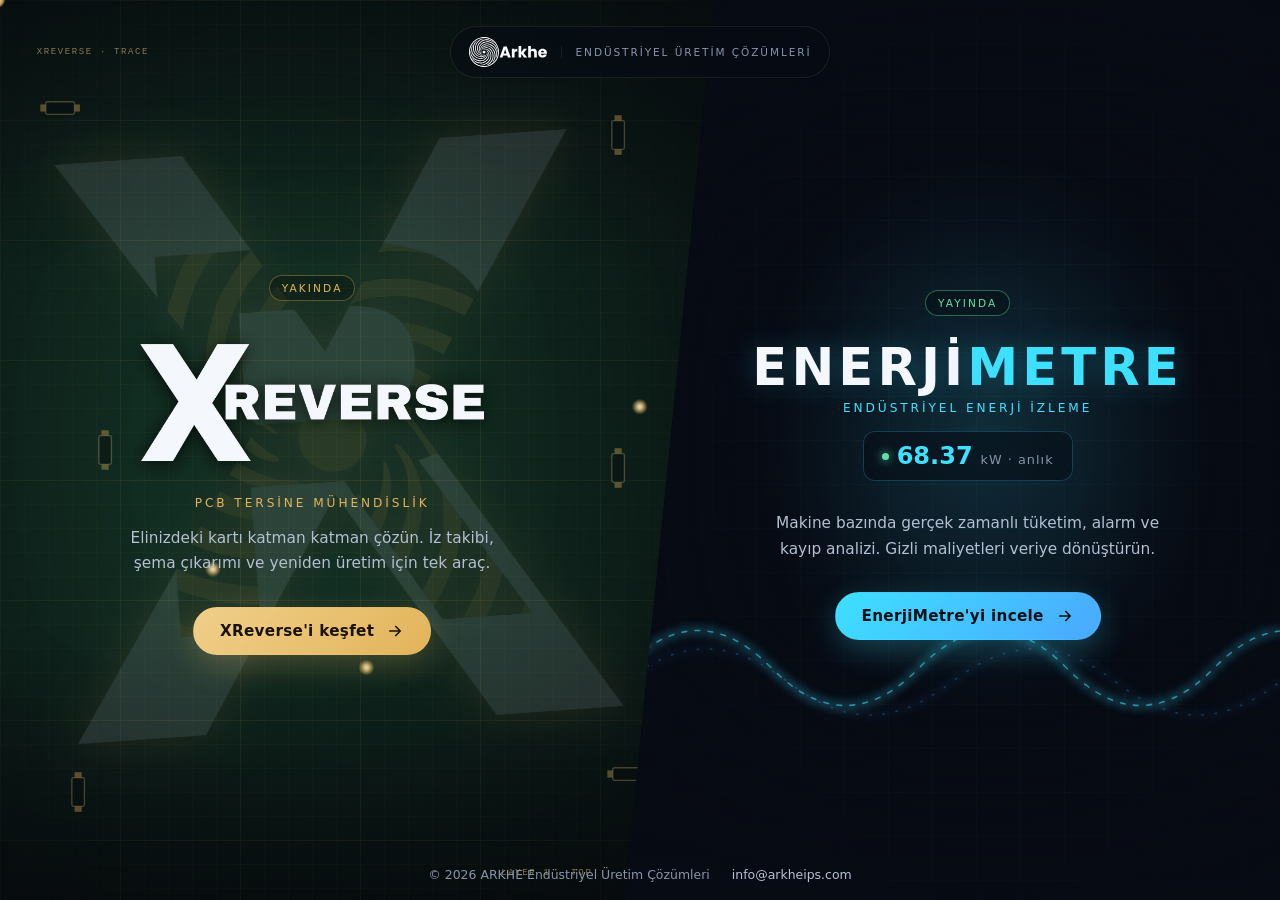
==== commit e1f32ca1: "Eski görünüm geri, düşük maliyetle - İz parlaması: öğe başına drop-shadow yerine ayrı bir SVG katman" ====
--- a/index.html
+++ b/index.html
@@ -15,7 +15,7 @@
     <meta property="og:description" content="XReverse ve EnerjiMetre. Üretim sahası için tersine mühendislik ve enerji izleme." />
     <meta property="og:url" content="https://arkheips.com/" />
     <link rel="preload" as="image" href="assets/images/xreverse-mark.png" />
-    <link rel="stylesheet" href="style.css?v=3" />
+    <link rel="stylesheet" href="style.css?v=4" />
   </head>
 
   <body>
@@ -48,31 +48,59 @@
           </div>
           <div class="pane-tint"></div>
           <div class="pane-grid"></div>
-          <svg class="pcb" viewBox="0 0 800 1000" preserveAspectRatio="xMidYMid slice" aria-hidden="true">
-<path class="trace glow" pathLength="1" d="M576 464 L672 464 L728 408 L764 408" style="--d:0.00s"/>
-<path class="trace glow" pathLength="1" d="M568 528 L664 528 L764 376" style="--d:0.37s"/>
-<path class="trace glow" pathLength="1" d="M544 576 L584 616 L672 616 L764 760" style="--d:0.74s"/>
-<path class="trace glow" pathLength="1" d="M528 600 L568 640 L764 640" style="--d:1.11s"/>
-<path class="trace glow" pathLength="1" d="M496 624 L552 680 L764 680" style="--d:1.48s"/>
-<path class="trace glow" pathLength="1" d="M440 656 L440 712 L352 800 L352 904" style="--d:1.85s"/>
-<path class="trace glow" pathLength="1" d="M400 656 L400 744 L528 872 L528 964" style="--d:2.22s"/>
-<path class="trace glow" pathLength="1" d="M352 656 L352 776 L272 856 L272 964" style="--d:2.59s"/>
-<path class="trace glow" pathLength="1" d="M312 632 L240 704 L240 800 L80 960" style="--d:2.96s"/>
-<path class="trace glow" pathLength="1" d="M272 600 L184 688 L184 808 L36 960" style="--d:3.33s"/>
-<path class="trace glow" pathLength="1" d="M248 560 L184 624 L36 624" style="--d:3.70s"/>
-<path class="trace glow" pathLength="1" d="M232 504 L144 504 L48 408 L36 408" style="--d:4.07s"/>
-<path class="trace glow" pathLength="1" d="M224 480 L160 480 L36 632" style="--d:4.44s"/>
-<path class="trace glow" pathLength="1" d="M232 424 L128 424 L36 320" style="--d:4.81s"/>
-<path class="trace glow" pathLength="1" d="M256 360 L176 280 L36 280" style="--d:5.18s"/>
-<path class="trace glow" pathLength="1" d="M280 328 L200 248 L36 248" style="--d:5.55s"/>
-<path class="trace glow" pathLength="1" d="M328 296 L240 208 L36 208" style="--d:5.92s"/>
-<path class="trace glow" pathLength="1" d="M368 288 L368 192 L480 80 L480 36" style="--d:6.29s"/>
-<path class="trace glow" pathLength="1" d="M400 280 L400 224 L464 160 L464 36" style="--d:6.66s"/>
-<path class="trace glow" pathLength="1" d="M448 288 L448 232 L344 128 L344 36" style="--d:7.03s"/>
-<path class="trace glow" pathLength="1" d="M488 304 L552 240 L720 240 L764 36" style="--d:7.40s"/>
-<path class="trace glow" pathLength="1" d="M528 344 L608 264 L608 104 L704 36" style="--d:7.77s"/>
-<path class="trace glow" pathLength="1" d="M552 376 L592 336 L720 336 L764 136" style="--d:8.14s"/>
-<path class="trace glow" pathLength="1" d="M568 416 L672 416 L764 296" style="--d:8.51s"/>
+          <!--PCB_START-->
+<svg class="pcb pcb-glow" viewBox="0 0 800 1000" preserveAspectRatio="xMidYMid slice" aria-hidden="true">
+<path class="trace" pathLength="1" d="M576 464 L672 464 L728 408 L764 408" style="--d:0.00s"/>
+<path class="trace" pathLength="1" d="M568 528 L664 528 L764 376" style="--d:0.37s"/>
+<path class="trace" pathLength="1" d="M544 576 L584 616 L672 616 L764 760" style="--d:0.74s"/>
+<path class="trace" pathLength="1" d="M528 600 L568 640 L764 640" style="--d:1.11s"/>
+<path class="trace" pathLength="1" d="M496 624 L552 680 L764 680" style="--d:1.48s"/>
+<path class="trace" pathLength="1" d="M440 656 L440 712 L352 800 L352 904" style="--d:1.85s"/>
+<path class="trace" pathLength="1" d="M400 656 L400 744 L528 872 L528 964" style="--d:2.22s"/>
+<path class="trace" pathLength="1" d="M352 656 L352 776 L272 856 L272 964" style="--d:2.59s"/>
+<path class="trace" pathLength="1" d="M312 632 L240 704 L240 800 L80 960" style="--d:2.96s"/>
+<path class="trace" pathLength="1" d="M272 600 L184 688 L184 808 L36 960" style="--d:3.33s"/>
+<path class="trace" pathLength="1" d="M248 560 L184 624 L36 624" style="--d:3.70s"/>
+<path class="trace" pathLength="1" d="M232 504 L144 504 L48 408 L36 408" style="--d:4.07s"/>
+<path class="trace" pathLength="1" d="M224 480 L160 480 L36 632" style="--d:4.44s"/>
+<path class="trace" pathLength="1" d="M232 424 L128 424 L36 320" style="--d:4.81s"/>
+<path class="trace" pathLength="1" d="M256 360 L176 280 L36 280" style="--d:5.18s"/>
+<path class="trace" pathLength="1" d="M280 328 L200 248 L36 248" style="--d:5.55s"/>
+<path class="trace" pathLength="1" d="M328 296 L240 208 L36 208" style="--d:5.92s"/>
+<path class="trace" pathLength="1" d="M368 288 L368 192 L480 80 L480 36" style="--d:6.29s"/>
+<path class="trace" pathLength="1" d="M400 280 L400 224 L464 160 L464 36" style="--d:6.66s"/>
+<path class="trace" pathLength="1" d="M448 288 L448 232 L344 128 L344 36" style="--d:7.03s"/>
+<path class="trace" pathLength="1" d="M488 304 L552 240 L720 240 L764 36" style="--d:7.40s"/>
+<path class="trace" pathLength="1" d="M528 344 L608 264 L608 104 L704 36" style="--d:7.77s"/>
+<path class="trace" pathLength="1" d="M552 376 L592 336 L720 336 L764 136" style="--d:8.14s"/>
+<path class="trace" pathLength="1" d="M568 416 L672 416 L764 296" style="--d:8.51s"/>
+<circle class="pad-core" cx="764" cy="408" r="5" style="--d:0.00s"/>
+<circle class="pad-core" cx="764" cy="376" r="5" style="--d:0.37s"/>
+<circle class="pad-core" cx="764" cy="760" r="5" style="--d:0.74s"/>
+<circle class="pad-core" cx="764" cy="640" r="5" style="--d:1.11s"/>
+<circle class="pad-core" cx="764" cy="680" r="5" style="--d:1.48s"/>
+<circle class="pad-core" cx="352" cy="904" r="5" style="--d:1.85s"/>
+<circle class="pad-core" cx="528" cy="964" r="5" style="--d:2.22s"/>
+<circle class="pad-core" cx="272" cy="964" r="5" style="--d:2.59s"/>
+<circle class="pad-core" cx="80" cy="960" r="5" style="--d:2.96s"/>
+<circle class="pad-core" cx="36" cy="960" r="5" style="--d:3.33s"/>
+<circle class="pad-core" cx="36" cy="624" r="5" style="--d:3.70s"/>
+<circle class="pad-core" cx="36" cy="408" r="5" style="--d:4.07s"/>
+<circle class="pad-core" cx="36" cy="632" r="5" style="--d:4.44s"/>
+<circle class="pad-core" cx="36" cy="320" r="5" style="--d:4.81s"/>
+<circle class="pad-core" cx="36" cy="280" r="5" style="--d:5.18s"/>
+<circle class="pad-core" cx="36" cy="248" r="5" style="--d:5.55s"/>
+<circle class="pad-core" cx="36" cy="208" r="5" style="--d:5.92s"/>
+<circle class="pad-core" cx="480" cy="36" r="5" style="--d:6.29s"/>
+<circle class="pad-core" cx="464" cy="36" r="5" style="--d:6.66s"/>
+<circle class="pad-core" cx="344" cy="36" r="5" style="--d:7.03s"/>
+<circle class="pad-core" cx="764" cy="36" r="5" style="--d:7.40s"/>
+<circle class="pad-core" cx="704" cy="36" r="5" style="--d:7.77s"/>
+<circle class="pad-core" cx="764" cy="136" r="5" style="--d:8.14s"/>
+<circle class="pad-core" cx="764" cy="296" r="5" style="--d:8.51s"/>
+</svg>
+<svg class="pcb" viewBox="0 0 800 1000" preserveAspectRatio="xMidYMid slice" aria-hidden="true">
+<defs><radialGradient id="pulseGrad"><stop offset="0" stop-color="#fff7e6"/><stop offset="0.35" stop-color="#f0cf8a" stop-opacity="0.9"/><stop offset="1" stop-color="#e2b45a" stop-opacity="0"/></radialGradient></defs>
 <path id="tr0" class="trace thin" pathLength="1" d="M576 464 L672 464 L728 408 L764 408" style="--d:0.00s"/>
 <path id="tr1" class="trace" pathLength="1" d="M568 528 L664 528 L764 376" style="--d:0.37s"/>
 <path id="tr2" class="trace" pathLength="1" d="M544 576 L584 616 L672 616 L764 760" style="--d:0.74s"/>
@@ -157,18 +185,12 @@
 <circle class="pad-core" cx="764" cy="136" r="2.2" style="--d:8.14s"/>
 <circle class="pad" cx="764" cy="296" r="6.5" style="--d:8.51s"/>
 <circle class="pad-core" cx="764" cy="296" r="2.2" style="--d:8.51s"/>
-<circle class="pulse-halo" r="8"><animateMotion dur="2.60s" begin="0.00s" repeatCount="indefinite" calcMode="linear"><mpath href="#tr1"/></animateMotion></circle>
-<circle class="pulse" r="2.6"><animateMotion dur="2.60s" begin="0.00s" repeatCount="indefinite" calcMode="linear"><mpath href="#tr1"/></animateMotion></circle>
-<circle class="pulse-halo" r="8"><animateMotion dur="3.05s" begin="0.70s" repeatCount="indefinite" calcMode="linear"><mpath href="#tr5"/></animateMotion></circle>
-<circle class="pulse" r="2.6"><animateMotion dur="3.05s" begin="0.70s" repeatCount="indefinite" calcMode="linear"><mpath href="#tr5"/></animateMotion></circle>
-<circle class="pulse-halo" r="8"><animateMotion dur="3.50s" begin="1.40s" repeatCount="indefinite" calcMode="linear"><mpath href="#tr9"/></animateMotion></circle>
-<circle class="pulse" r="2.6"><animateMotion dur="3.50s" begin="1.40s" repeatCount="indefinite" calcMode="linear"><mpath href="#tr9"/></animateMotion></circle>
-<circle class="pulse-halo" r="8"><animateMotion dur="3.95s" begin="2.10s" repeatCount="indefinite" calcMode="linear"><mpath href="#tr13"/></animateMotion></circle>
-<circle class="pulse" r="2.6"><animateMotion dur="3.95s" begin="2.10s" repeatCount="indefinite" calcMode="linear"><mpath href="#tr13"/></animateMotion></circle>
-<circle class="pulse-halo" r="8"><animateMotion dur="4.40s" begin="2.80s" repeatCount="indefinite" calcMode="linear"><mpath href="#tr17"/></animateMotion></circle>
-<circle class="pulse" r="2.6"><animateMotion dur="4.40s" begin="2.80s" repeatCount="indefinite" calcMode="linear"><mpath href="#tr17"/></animateMotion></circle>
-<circle class="pulse-halo" r="8"><animateMotion dur="4.85s" begin="3.50s" repeatCount="indefinite" calcMode="linear"><mpath href="#tr21"/></animateMotion></circle>
-<circle class="pulse" r="2.6"><animateMotion dur="4.85s" begin="3.50s" repeatCount="indefinite" calcMode="linear"><mpath href="#tr21"/></animateMotion></circle>
+<circle class="pulse" r="9" fill="url(#pulseGrad)"><animateMotion dur="2.60s" begin="0.00s" repeatCount="indefinite" calcMode="linear"><mpath href="#tr1"/></animateMotion></circle>
+<circle class="pulse" r="9" fill="url(#pulseGrad)"><animateMotion dur="3.05s" begin="0.70s" repeatCount="indefinite" calcMode="linear"><mpath href="#tr5"/></animateMotion></circle>
+<circle class="pulse" r="9" fill="url(#pulseGrad)"><animateMotion dur="3.50s" begin="1.40s" repeatCount="indefinite" calcMode="linear"><mpath href="#tr9"/></animateMotion></circle>
+<circle class="pulse" r="9" fill="url(#pulseGrad)"><animateMotion dur="3.95s" begin="2.10s" repeatCount="indefinite" calcMode="linear"><mpath href="#tr13"/></animateMotion></circle>
+<circle class="pulse" r="9" fill="url(#pulseGrad)"><animateMotion dur="4.40s" begin="2.80s" repeatCount="indefinite" calcMode="linear"><mpath href="#tr17"/></animateMotion></circle>
+<circle class="pulse" r="9" fill="url(#pulseGrad)"><animateMotion dur="4.85s" begin="3.50s" repeatCount="indefinite" calcMode="linear"><mpath href="#tr21"/></animateMotion></circle>
 <g transform="translate(70 120) rotate(0)" opacity="0.55"><rect class="chip" x="-16" y="-7" width="32" height="14" rx="2"/><rect class="chip-pin" x="-22" y="-4" width="6" height="8"/><rect class="chip-pin" x="16" y="-4" width="6" height="8"/></g>
 <g transform="translate(690 150) rotate(90)" opacity="0.55"><rect class="chip" x="-16" y="-7" width="32" height="14" rx="2"/><rect class="chip-pin" x="-22" y="-4" width="6" height="8"/><rect class="chip-pin" x="16" y="-4" width="6" height="8"/></g>
 <g transform="translate(90 880) rotate(90)" opacity="0.55"><rect class="chip" x="-16" y="-7" width="32" height="14" rx="2"/><rect class="chip-pin" x="-22" y="-4" width="6" height="8"/><rect class="chip-pin" x="16" y="-4" width="6" height="8"/></g>
@@ -178,10 +200,11 @@
 <text class="chip-label" x="44" y="60">XREVERSE · TRACE</text>
 <text class="chip-label" x="560" y="972">LAYER 1 · TOP</text>
 </svg>
-          <img class="xr-watermark" src="assets/images/xreverse-mark.png" alt="" width="900" height="953" aria-hidden="true" />
+<!--PCB_END-->
+          <img class="xr-watermark" src="assets/images/xreverse-mark.png" alt="" width="1080" height="1133" aria-hidden="true" />
           <div class="pane-content">
             <span class="pane-badge">Yakında</span>
-            <img class="xr-wordmark" src="assets/images/xreverse-wordmark.png" alt="XReverse" width="1200" height="406" />
+            <img class="xr-wordmark" src="assets/images/xreverse-wordmark.png" alt="XReverse" width="1320" height="526" />
             <p class="pane-sub">PCB Tersine Mühendislik</p>
             <p class="pane-desc">
               Elinizdeki kartı katman katman çözün. İz takibi, şema çıkarımı ve yeniden
@@ -214,8 +237,12 @@
           </div>
           <div class="pane-tint"></div>
           <div class="pane-grid"></div>
+          <svg class="wave wave-glow" viewBox="0 0 800 140" preserveAspectRatio="none" aria-hidden="true">
+            <path class="soft-glow" d="M0 70 C 60 20, 120 20, 180 70 S 300 120, 360 70 S 480 20, 540 70 S 660 120, 720 70 S 840 20, 900 70" />
+            <path d="M0 70 C 60 20, 120 20, 180 70 S 300 120, 360 70 S 480 20, 540 70 S 660 120, 720 70 S 840 20, 900 70" />
+            <path class="soft" d="M0 84 C 70 40, 130 40, 200 84 S 330 128, 400 84 S 530 40, 600 84 S 730 128, 800 84 S 930 40, 1000 84" />
+          </svg>
           <svg class="wave" viewBox="0 0 800 140" preserveAspectRatio="none" aria-hidden="true">
-            <path class="glow" d="M0 70 C 60 20, 120 20, 180 70 S 300 120, 360 70 S 480 20, 540 70 S 660 120, 720 70 S 840 20, 900 70" />
             <path d="M0 70 C 60 20, 120 20, 180 70 S 300 120, 360 70 S 480 20, 540 70 S 660 120, 720 70 S 840 20, 900 70" />
             <path class="soft" d="M0 84 C 70 40, 130 40, 200 84 S 330 128, 400 84 S 530 40, 600 84 S 730 128, 800 84 S 930 40, 1000 84" />
           </svg>
--- a/style.css
+++ b/style.css
@@ -81,8 +81,10 @@
   pointer-events: auto;
   padding: 10px 18px;
   border-radius: 999px;
-  background: rgba(7, 11, 20, 0.82);
+  background: rgba(7, 11, 20, 0.55);
   border: 1px solid var(--line);
+  backdrop-filter: blur(10px);
+  -webkit-backdrop-filter: blur(10px);
 }
 
 .brand img {
@@ -171,12 +173,12 @@
 
 /* Tonlama videonun icine islendi; CSS filtre yok */
 .pane-xr .bg-video { object-position: 55% 50%; }
-.pane-xr .bg-video.is-ready { opacity: 0.7; }
-.pane-xr:hover .bg-video.is-ready { opacity: 0.92; transform: scale(1.0) translateZ(0); }
+.pane-xr .bg-video.is-ready { opacity: 0.62; }
+.pane-xr:hover .bg-video.is-ready { opacity: 0.88; transform: scale(1.0) translateZ(0); }
 
 .pane-em .bg-video { object-position: 50% 45%; }
-.pane-em .bg-video.is-ready { opacity: 0.55; }
-.pane-em:hover .bg-video.is-ready { opacity: 0.75; transform: scale(1.0) translateZ(0); }
+.pane-em .bg-video.is-ready { opacity: 0.42; }
+.pane-em:hover .bg-video.is-ready { opacity: 0.62; transform: scale(1.0) translateZ(0); }
 
 /* Video uzerine ton katmani */
 .pane-tint {
@@ -258,13 +260,21 @@
 
 .pcb .trace.thin { stroke-width: 1.4; opacity: 0.6; }
 
-/* Parlama: filtre yerine altta genis ve soluk ikinci cizgi */
-.pcb .trace.glow {
-  stroke-width: 9;
-  stroke: var(--xr-glow);
-  opacity: 0.5;
-  stroke-linecap: round;
-}
+/* Parlama katmani: ayni izler ayri bir SVG'de, tek GPU bulanikligi.
+   Oge basina drop-shadow yerine katman basina bir blur; gorunum ayni, maliyet dusuk. */
+.pcb-glow {
+  filter: blur(7px);
+  will-change: filter, opacity;
+  opacity: 0.8;
+}
+
+.pcb-glow .trace {
+  stroke-width: 6;
+  stroke: var(--xr-accent-2);
+  opacity: 0.9;
+}
+
+.pcb-glow .pad-core { fill: var(--xr-accent-2); }
 
 .pcb .pad {
   fill: var(--xr-bg);
@@ -300,8 +310,8 @@
   letter-spacing: 0.18em;
 }
 
-.pcb .pulse { fill: #fff7e6; }
-.pcb .pulse-halo { fill: var(--xr-accent-2); opacity: 0.28; }
+/* Isik darbesi: radyal gradyan dolgu, filtre yok */
+.pcb .pulse { fill: url(#pulseGrad); }
 
 @keyframes trace-draw {
   0%   { stroke-dashoffset: 1; opacity: 0; }
@@ -343,11 +353,15 @@
   animation: wave-flow 3.2s linear infinite;
 }
 
-.wave path.glow {
-  stroke: var(--em-glow);
-  stroke-width: 7;
-  opacity: 0.45;
-}
+/* Dalga parlamasi: ayni dalga ayri SVG'de, katman basina tek blur */
+.wave-glow {
+  filter: blur(5px);
+  will-change: filter;
+  opacity: 0.7;
+}
+
+.wave-glow path { stroke-width: 4.5; }
+.wave-glow path.soft-glow { display: none; }
 
 .wave path.soft { stroke: var(--em-accent-2); opacity: 0.45; stroke-dasharray: 2 14; animation-duration: 4.6s; }
 
@@ -409,7 +423,7 @@
 }
 
 .xr-wordmark {
-  width: clamp(240px, 27vw, 380px);
+  width: clamp(262px, 29.5vw, 415px);
   height: auto;
   margin-bottom: 18px;
 }
@@ -459,7 +473,9 @@
   padding: 10px 18px;
   border-radius: 12px;
   border: 1px solid rgba(62, 224, 255, 0.22);
-  background: rgba(7, 11, 20, 0.8);
+  background: rgba(7, 11, 20, 0.55);
+  backdrop-filter: blur(8px);
+  -webkit-backdrop-filter: blur(8px);
   font-variant-numeric: tabular-nums;
 }
 
@@ -558,7 +574,7 @@
   .pane-content { padding: 110px 26px 70px; }
   .brand-bar { padding-top: 18px; }
   .gate-foot { position: static; padding: 18px 20px 22px; flex-wrap: wrap; row-gap: 6px; }
-  .xr-wordmark { width: min(260px, 74vw); }
+  .xr-wordmark { width: min(286px, 80vw); }
   .xr-watermark { width: 120vw; opacity: 0.09; }
   .brand-tag { display: none; }
   .brand { padding: 8px 14px; }
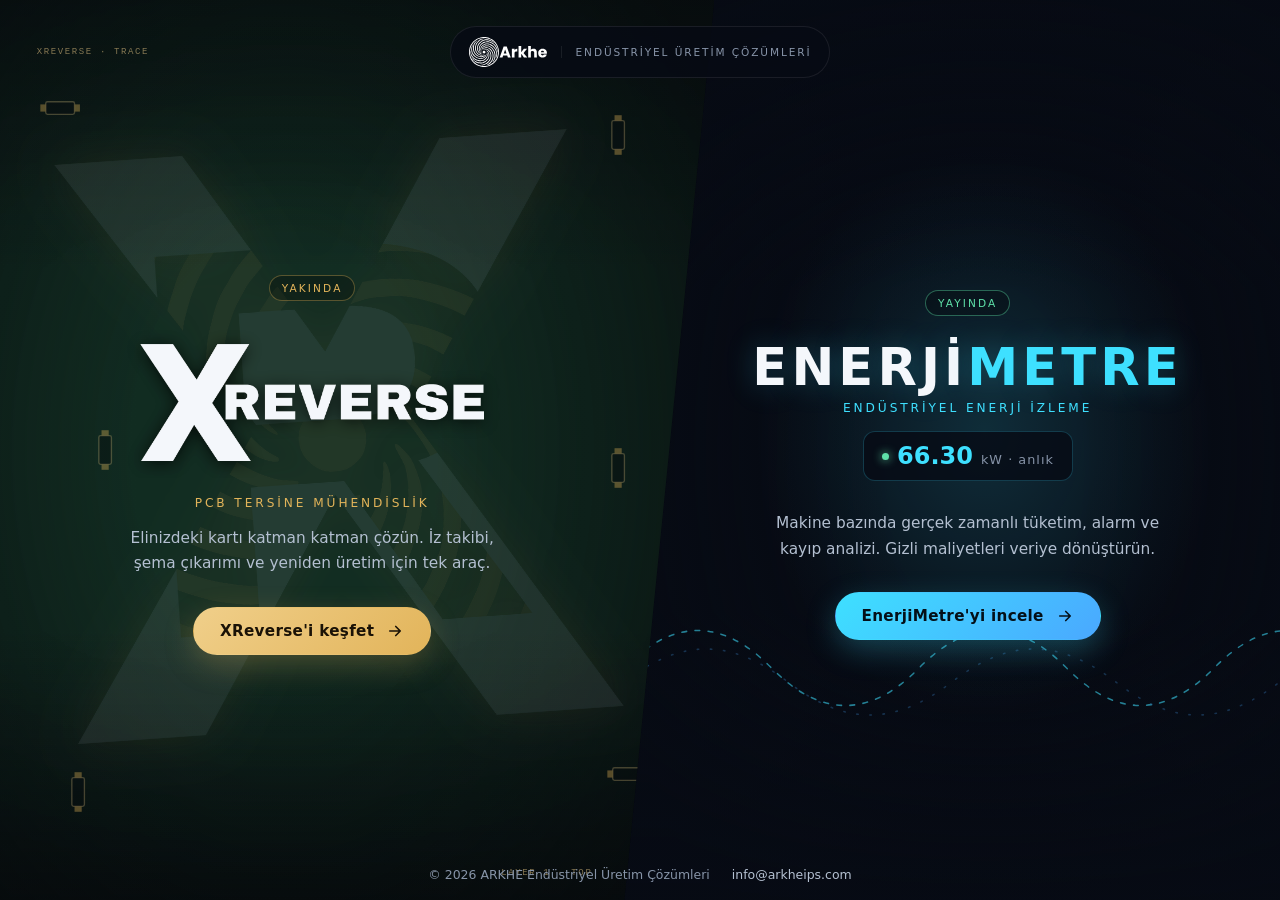
==== commit bddb798b: "Sıfır çalışma anı filtresi, arka planda tam durma, otomatik hafif mod - blur ve backdrop-filter tama" ====
--- a/index.html
+++ b/index.html
@@ -15,7 +15,7 @@
     <meta property="og:description" content="XReverse ve EnerjiMetre. Üretim sahası için tersine mühendislik ve enerji izleme." />
     <meta property="og:url" content="https://arkheips.com/" />
     <link rel="preload" as="image" href="assets/images/xreverse-mark.png" />
-    <link rel="stylesheet" href="style.css?v=4" />
+    <link rel="stylesheet" href="style.css?v=5" />
   </head>
 
   <body>
@@ -49,58 +49,58 @@
           <div class="pane-tint"></div>
           <div class="pane-grid"></div>
           <!--PCB_START-->
-<svg class="pcb pcb-glow" viewBox="0 0 800 1000" preserveAspectRatio="xMidYMid slice" aria-hidden="true">
-<path class="trace" pathLength="1" d="M576 464 L672 464 L728 408 L764 408" style="--d:0.00s"/>
-<path class="trace" pathLength="1" d="M568 528 L664 528 L764 376" style="--d:0.37s"/>
-<path class="trace" pathLength="1" d="M544 576 L584 616 L672 616 L764 760" style="--d:0.74s"/>
-<path class="trace" pathLength="1" d="M528 600 L568 640 L764 640" style="--d:1.11s"/>
-<path class="trace" pathLength="1" d="M496 624 L552 680 L764 680" style="--d:1.48s"/>
-<path class="trace" pathLength="1" d="M440 656 L440 712 L352 800 L352 904" style="--d:1.85s"/>
-<path class="trace" pathLength="1" d="M400 656 L400 744 L528 872 L528 964" style="--d:2.22s"/>
-<path class="trace" pathLength="1" d="M352 656 L352 776 L272 856 L272 964" style="--d:2.59s"/>
-<path class="trace" pathLength="1" d="M312 632 L240 704 L240 800 L80 960" style="--d:2.96s"/>
-<path class="trace" pathLength="1" d="M272 600 L184 688 L184 808 L36 960" style="--d:3.33s"/>
-<path class="trace" pathLength="1" d="M248 560 L184 624 L36 624" style="--d:3.70s"/>
-<path class="trace" pathLength="1" d="M232 504 L144 504 L48 408 L36 408" style="--d:4.07s"/>
-<path class="trace" pathLength="1" d="M224 480 L160 480 L36 632" style="--d:4.44s"/>
-<path class="trace" pathLength="1" d="M232 424 L128 424 L36 320" style="--d:4.81s"/>
-<path class="trace" pathLength="1" d="M256 360 L176 280 L36 280" style="--d:5.18s"/>
-<path class="trace" pathLength="1" d="M280 328 L200 248 L36 248" style="--d:5.55s"/>
-<path class="trace" pathLength="1" d="M328 296 L240 208 L36 208" style="--d:5.92s"/>
-<path class="trace" pathLength="1" d="M368 288 L368 192 L480 80 L480 36" style="--d:6.29s"/>
-<path class="trace" pathLength="1" d="M400 280 L400 224 L464 160 L464 36" style="--d:6.66s"/>
-<path class="trace" pathLength="1" d="M448 288 L448 232 L344 128 L344 36" style="--d:7.03s"/>
-<path class="trace" pathLength="1" d="M488 304 L552 240 L720 240 L764 36" style="--d:7.40s"/>
-<path class="trace" pathLength="1" d="M528 344 L608 264 L608 104 L704 36" style="--d:7.77s"/>
-<path class="trace" pathLength="1" d="M552 376 L592 336 L720 336 L764 136" style="--d:8.14s"/>
-<path class="trace" pathLength="1" d="M568 416 L672 416 L764 296" style="--d:8.51s"/>
-<circle class="pad-core" cx="764" cy="408" r="5" style="--d:0.00s"/>
-<circle class="pad-core" cx="764" cy="376" r="5" style="--d:0.37s"/>
-<circle class="pad-core" cx="764" cy="760" r="5" style="--d:0.74s"/>
-<circle class="pad-core" cx="764" cy="640" r="5" style="--d:1.11s"/>
-<circle class="pad-core" cx="764" cy="680" r="5" style="--d:1.48s"/>
-<circle class="pad-core" cx="352" cy="904" r="5" style="--d:1.85s"/>
-<circle class="pad-core" cx="528" cy="964" r="5" style="--d:2.22s"/>
-<circle class="pad-core" cx="272" cy="964" r="5" style="--d:2.59s"/>
-<circle class="pad-core" cx="80" cy="960" r="5" style="--d:2.96s"/>
-<circle class="pad-core" cx="36" cy="960" r="5" style="--d:3.33s"/>
-<circle class="pad-core" cx="36" cy="624" r="5" style="--d:3.70s"/>
-<circle class="pad-core" cx="36" cy="408" r="5" style="--d:4.07s"/>
-<circle class="pad-core" cx="36" cy="632" r="5" style="--d:4.44s"/>
-<circle class="pad-core" cx="36" cy="320" r="5" style="--d:4.81s"/>
-<circle class="pad-core" cx="36" cy="280" r="5" style="--d:5.18s"/>
-<circle class="pad-core" cx="36" cy="248" r="5" style="--d:5.55s"/>
-<circle class="pad-core" cx="36" cy="208" r="5" style="--d:5.92s"/>
-<circle class="pad-core" cx="480" cy="36" r="5" style="--d:6.29s"/>
-<circle class="pad-core" cx="464" cy="36" r="5" style="--d:6.66s"/>
-<circle class="pad-core" cx="344" cy="36" r="5" style="--d:7.03s"/>
-<circle class="pad-core" cx="764" cy="36" r="5" style="--d:7.40s"/>
-<circle class="pad-core" cx="704" cy="36" r="5" style="--d:7.77s"/>
-<circle class="pad-core" cx="764" cy="136" r="5" style="--d:8.14s"/>
-<circle class="pad-core" cx="764" cy="296" r="5" style="--d:8.51s"/>
-</svg>
 <svg class="pcb" viewBox="0 0 800 1000" preserveAspectRatio="xMidYMid slice" aria-hidden="true">
 <defs><radialGradient id="pulseGrad"><stop offset="0" stop-color="#fff7e6"/><stop offset="0.35" stop-color="#f0cf8a" stop-opacity="0.9"/><stop offset="1" stop-color="#e2b45a" stop-opacity="0"/></radialGradient></defs>
+<g class="glow-layer">
+<path class="trace g1" pathLength="1" d="M576 464 L672 464 L728 408 L764 408" style="--d:0.00s"/>
+<path class="trace g1" pathLength="1" d="M568 528 L664 528 L764 376" style="--d:0.37s"/>
+<path class="trace g1" pathLength="1" d="M544 576 L584 616 L672 616 L764 760" style="--d:0.74s"/>
+<path class="trace g1" pathLength="1" d="M528 600 L568 640 L764 640" style="--d:1.11s"/>
+<path class="trace g1" pathLength="1" d="M496 624 L552 680 L764 680" style="--d:1.48s"/>
+<path class="trace g1" pathLength="1" d="M440 656 L440 712 L352 800 L352 904" style="--d:1.85s"/>
+<path class="trace g1" pathLength="1" d="M400 656 L400 744 L528 872 L528 964" style="--d:2.22s"/>
+<path class="trace g1" pathLength="1" d="M352 656 L352 776 L272 856 L272 964" style="--d:2.59s"/>
+<path class="trace g1" pathLength="1" d="M312 632 L240 704 L240 800 L80 960" style="--d:2.96s"/>
+<path class="trace g1" pathLength="1" d="M272 600 L184 688 L184 808 L36 960" style="--d:3.33s"/>
+<path class="trace g1" pathLength="1" d="M248 560 L184 624 L36 624" style="--d:3.70s"/>
+<path class="trace g1" pathLength="1" d="M232 504 L144 504 L48 408 L36 408" style="--d:4.07s"/>
+<path class="trace g1" pathLength="1" d="M224 480 L160 480 L36 632" style="--d:4.44s"/>
+<path class="trace g1" pathLength="1" d="M232 424 L128 424 L36 320" style="--d:4.81s"/>
+<path class="trace g1" pathLength="1" d="M256 360 L176 280 L36 280" style="--d:5.18s"/>
+<path class="trace g1" pathLength="1" d="M280 328 L200 248 L36 248" style="--d:5.55s"/>
+<path class="trace g1" pathLength="1" d="M328 296 L240 208 L36 208" style="--d:5.92s"/>
+<path class="trace g1" pathLength="1" d="M368 288 L368 192 L480 80 L480 36" style="--d:6.29s"/>
+<path class="trace g1" pathLength="1" d="M400 280 L400 224 L464 160 L464 36" style="--d:6.66s"/>
+<path class="trace g1" pathLength="1" d="M448 288 L448 232 L344 128 L344 36" style="--d:7.03s"/>
+<path class="trace g1" pathLength="1" d="M488 304 L552 240 L720 240 L764 36" style="--d:7.40s"/>
+<path class="trace g1" pathLength="1" d="M528 344 L608 264 L608 104 L704 36" style="--d:7.77s"/>
+<path class="trace g1" pathLength="1" d="M552 376 L592 336 L720 336 L764 136" style="--d:8.14s"/>
+<path class="trace g1" pathLength="1" d="M568 416 L672 416 L764 296" style="--d:8.51s"/>
+<path class="trace g2" pathLength="1" d="M576 464 L672 464 L728 408 L764 408" style="--d:0.00s"/>
+<path class="trace g2" pathLength="1" d="M568 528 L664 528 L764 376" style="--d:0.37s"/>
+<path class="trace g2" pathLength="1" d="M544 576 L584 616 L672 616 L764 760" style="--d:0.74s"/>
+<path class="trace g2" pathLength="1" d="M528 600 L568 640 L764 640" style="--d:1.11s"/>
+<path class="trace g2" pathLength="1" d="M496 624 L552 680 L764 680" style="--d:1.48s"/>
+<path class="trace g2" pathLength="1" d="M440 656 L440 712 L352 800 L352 904" style="--d:1.85s"/>
+<path class="trace g2" pathLength="1" d="M400 656 L400 744 L528 872 L528 964" style="--d:2.22s"/>
+<path class="trace g2" pathLength="1" d="M352 656 L352 776 L272 856 L272 964" style="--d:2.59s"/>
+<path class="trace g2" pathLength="1" d="M312 632 L240 704 L240 800 L80 960" style="--d:2.96s"/>
+<path class="trace g2" pathLength="1" d="M272 600 L184 688 L184 808 L36 960" style="--d:3.33s"/>
+<path class="trace g2" pathLength="1" d="M248 560 L184 624 L36 624" style="--d:3.70s"/>
+<path class="trace g2" pathLength="1" d="M232 504 L144 504 L48 408 L36 408" style="--d:4.07s"/>
+<path class="trace g2" pathLength="1" d="M224 480 L160 480 L36 632" style="--d:4.44s"/>
+<path class="trace g2" pathLength="1" d="M232 424 L128 424 L36 320" style="--d:4.81s"/>
+<path class="trace g2" pathLength="1" d="M256 360 L176 280 L36 280" style="--d:5.18s"/>
+<path class="trace g2" pathLength="1" d="M280 328 L200 248 L36 248" style="--d:5.55s"/>
+<path class="trace g2" pathLength="1" d="M328 296 L240 208 L36 208" style="--d:5.92s"/>
+<path class="trace g2" pathLength="1" d="M368 288 L368 192 L480 80 L480 36" style="--d:6.29s"/>
+<path class="trace g2" pathLength="1" d="M400 280 L400 224 L464 160 L464 36" style="--d:6.66s"/>
+<path class="trace g2" pathLength="1" d="M448 288 L448 232 L344 128 L344 36" style="--d:7.03s"/>
+<path class="trace g2" pathLength="1" d="M488 304 L552 240 L720 240 L764 36" style="--d:7.40s"/>
+<path class="trace g2" pathLength="1" d="M528 344 L608 264 L608 104 L704 36" style="--d:7.77s"/>
+<path class="trace g2" pathLength="1" d="M552 376 L592 336 L720 336 L764 136" style="--d:8.14s"/>
+<path class="trace g2" pathLength="1" d="M568 416 L672 416 L764 296" style="--d:8.51s"/>
+</g>
 <path id="tr0" class="trace thin" pathLength="1" d="M576 464 L672 464 L728 408 L764 408" style="--d:0.00s"/>
 <path id="tr1" class="trace" pathLength="1" d="M568 528 L664 528 L764 376" style="--d:0.37s"/>
 <path id="tr2" class="trace" pathLength="1" d="M544 576 L584 616 L672 616 L764 760" style="--d:0.74s"/>
@@ -185,12 +185,14 @@
 <circle class="pad-core" cx="764" cy="136" r="2.2" style="--d:8.14s"/>
 <circle class="pad" cx="764" cy="296" r="6.5" style="--d:8.51s"/>
 <circle class="pad-core" cx="764" cy="296" r="2.2" style="--d:8.51s"/>
-<circle class="pulse" r="9" fill="url(#pulseGrad)"><animateMotion dur="2.60s" begin="0.00s" repeatCount="indefinite" calcMode="linear"><mpath href="#tr1"/></animateMotion></circle>
-<circle class="pulse" r="9" fill="url(#pulseGrad)"><animateMotion dur="3.05s" begin="0.70s" repeatCount="indefinite" calcMode="linear"><mpath href="#tr5"/></animateMotion></circle>
-<circle class="pulse" r="9" fill="url(#pulseGrad)"><animateMotion dur="3.50s" begin="1.40s" repeatCount="indefinite" calcMode="linear"><mpath href="#tr9"/></animateMotion></circle>
-<circle class="pulse" r="9" fill="url(#pulseGrad)"><animateMotion dur="3.95s" begin="2.10s" repeatCount="indefinite" calcMode="linear"><mpath href="#tr13"/></animateMotion></circle>
-<circle class="pulse" r="9" fill="url(#pulseGrad)"><animateMotion dur="4.40s" begin="2.80s" repeatCount="indefinite" calcMode="linear"><mpath href="#tr17"/></animateMotion></circle>
-<circle class="pulse" r="9" fill="url(#pulseGrad)"><animateMotion dur="4.85s" begin="3.50s" repeatCount="indefinite" calcMode="linear"><mpath href="#tr21"/></animateMotion></circle>
+<g class="pulse-layer">
+<circle class="pulse" r="9"><animateMotion dur="2.60s" begin="0.00s" repeatCount="indefinite" calcMode="linear"><mpath href="#tr1"/></animateMotion></circle>
+<circle class="pulse" r="9"><animateMotion dur="3.05s" begin="0.70s" repeatCount="indefinite" calcMode="linear"><mpath href="#tr5"/></animateMotion></circle>
+<circle class="pulse" r="9"><animateMotion dur="3.50s" begin="1.40s" repeatCount="indefinite" calcMode="linear"><mpath href="#tr9"/></animateMotion></circle>
+<circle class="pulse" r="9"><animateMotion dur="3.95s" begin="2.10s" repeatCount="indefinite" calcMode="linear"><mpath href="#tr13"/></animateMotion></circle>
+<circle class="pulse" r="9"><animateMotion dur="4.40s" begin="2.80s" repeatCount="indefinite" calcMode="linear"><mpath href="#tr17"/></animateMotion></circle>
+<circle class="pulse" r="9"><animateMotion dur="4.85s" begin="3.50s" repeatCount="indefinite" calcMode="linear"><mpath href="#tr21"/></animateMotion></circle>
+</g>
 <g transform="translate(70 120) rotate(0)" opacity="0.55"><rect class="chip" x="-16" y="-7" width="32" height="14" rx="2"/><rect class="chip-pin" x="-22" y="-4" width="6" height="8"/><rect class="chip-pin" x="16" y="-4" width="6" height="8"/></g>
 <g transform="translate(690 150) rotate(90)" opacity="0.55"><rect class="chip" x="-16" y="-7" width="32" height="14" rx="2"/><rect class="chip-pin" x="-22" y="-4" width="6" height="8"/><rect class="chip-pin" x="16" y="-4" width="6" height="8"/></g>
 <g transform="translate(90 880) rotate(90)" opacity="0.55"><rect class="chip" x="-16" y="-7" width="32" height="14" rx="2"/><rect class="chip-pin" x="-22" y="-4" width="6" height="8"/><rect class="chip-pin" x="16" y="-4" width="6" height="8"/></g>
@@ -237,12 +239,9 @@
           </div>
           <div class="pane-tint"></div>
           <div class="pane-grid"></div>
-          <svg class="wave wave-glow" viewBox="0 0 800 140" preserveAspectRatio="none" aria-hidden="true">
-            <path class="soft-glow" d="M0 70 C 60 20, 120 20, 180 70 S 300 120, 360 70 S 480 20, 540 70 S 660 120, 720 70 S 840 20, 900 70" />
-            <path d="M0 70 C 60 20, 120 20, 180 70 S 300 120, 360 70 S 480 20, 540 70 S 660 120, 720 70 S 840 20, 900 70" />
-            <path class="soft" d="M0 84 C 70 40, 130 40, 200 84 S 330 128, 400 84 S 530 40, 600 84 S 730 128, 800 84 S 930 40, 1000 84" />
-          </svg>
           <svg class="wave" viewBox="0 0 800 140" preserveAspectRatio="none" aria-hidden="true">
+            <path class="g1" d="M0 70 C 60 20, 120 20, 180 70 S 300 120, 360 70 S 480 20, 540 70 S 660 120, 720 70 S 840 20, 900 70" />
+            <path class="g2" d="M0 70 C 60 20, 120 20, 180 70 S 300 120, 360 70 S 480 20, 540 70 S 660 120, 720 70 S 840 20, 900 70" />
             <path d="M0 70 C 60 20, 120 20, 180 70 S 300 120, 360 70 S 480 20, 540 70 S 660 120, 720 70 S 840 20, 900 70" />
             <path class="soft" d="M0 84 C 70 40, 130 40, 200 84 S 330 128, 400 84 S 530 40, 600 84 S 730 128, 800 84 S 930 40, 1000 84" />
           </svg>
@@ -275,6 +274,6 @@
       </footer>
     </div>
 
-    <script src="script.js?v=2"></script>
+    <script src="script.js?v=3"></script>
   </body>
 </html>
--- a/style.css
+++ b/style.css
@@ -81,10 +81,8 @@
   pointer-events: auto;
   padding: 10px 18px;
   border-radius: 999px;
-  background: rgba(7, 11, 20, 0.55);
+  background: rgba(7, 11, 20, 0.8);
   border: 1px solid var(--line);
-  backdrop-filter: blur(10px);
-  -webkit-backdrop-filter: blur(10px);
 }
 
 .brand img {
@@ -163,22 +161,22 @@
   height: 100%;
   object-fit: cover;
   opacity: 0;
-  transition: opacity 1.2s ease, transform 1.4s var(--ease);
-  transform: scale(1.06) translateZ(0);
-  will-change: opacity, transform;
+  transition: opacity 1.2s ease;
+  transform: translateZ(0);
+  will-change: opacity;
   backface-visibility: hidden;
 }
 
 .bg-video.is-ready { opacity: 1; }
 
-/* Tonlama videonun icine islendi; CSS filtre yok */
+/* Tonlama videonun icine islendi; CSS filtre ve olcek donusumu yok */
 .pane-xr .bg-video { object-position: 55% 50%; }
 .pane-xr .bg-video.is-ready { opacity: 0.62; }
-.pane-xr:hover .bg-video.is-ready { opacity: 0.88; transform: scale(1.0) translateZ(0); }
+.pane-xr:hover .bg-video.is-ready { opacity: 0.88; }
 
 .pane-em .bg-video { object-position: 50% 45%; }
 .pane-em .bg-video.is-ready { opacity: 0.42; }
-.pane-em:hover .bg-video.is-ready { opacity: 0.62; transform: scale(1.0) translateZ(0); }
+.pane-em:hover .bg-video.is-ready { opacity: 0.62; }
 
 /* Video uzerine ton katmani */
 .pane-tint {
@@ -243,6 +241,11 @@
   pointer-events: none;
   opacity: 0.9;
   transition: opacity 0.6s ease;
+  /* Kendi katmani: animasyon yalnizca bu SVG'yi yeniden cizdirir,
+     altindaki gradyan ve izgara katmanlarina dokunmaz */
+  transform: translateZ(0);
+  will-change: transform;
+  contain: strict;
 }
 
 .pcb .trace {
@@ -253,28 +256,18 @@
   stroke-linejoin: round;
   stroke-dasharray: 1;
   stroke-dashoffset: 1;
-  opacity: 0.85;
+  --o: 0.85;
+  opacity: var(--o);
   animation: trace-draw 11s var(--ease) infinite;
   animation-delay: var(--d, 0s);
 }
 
-.pcb .trace.thin { stroke-width: 1.4; opacity: 0.6; }
-
-/* Parlama katmani: ayni izler ayri bir SVG'de, tek GPU bulanikligi.
-   Oge basina drop-shadow yerine katman basina bir blur; gorunum ayni, maliyet dusuk. */
-.pcb-glow {
-  filter: blur(7px);
-  will-change: filter, opacity;
-  opacity: 0.8;
-}
-
-.pcb-glow .trace {
-  stroke-width: 6;
-  stroke: var(--xr-accent-2);
-  opacity: 0.9;
-}
-
-.pcb-glow .pad-core { fill: var(--xr-accent-2); }
+.pcb .trace.thin { stroke-width: 1.4; --o: 0.6; }
+
+/* Parlama: hicbir filtre yok. Ayni yolun altinda iki genis, cok soluk cizgi
+   yumusak hale etkisi verir; tarayici icin duz cizgi cizmekten farki yok. */
+.pcb .trace.g1 { stroke-width: 12; stroke: var(--xr-accent-2); --o: 0.07; }
+.pcb .trace.g2 { stroke-width: 5.5; stroke: var(--xr-accent-2); --o: 0.17; }
 
 .pcb .pad {
   fill: var(--xr-bg);
@@ -315,9 +308,9 @@
 
 @keyframes trace-draw {
   0%   { stroke-dashoffset: 1; opacity: 0; }
-  4%   { opacity: 0.85; }
-  28%  { stroke-dashoffset: 0; opacity: 0.85; }
-  78%  { stroke-dashoffset: 0; opacity: 0.85; }
+  4%   { opacity: var(--o, 0.85); }
+  28%  { stroke-dashoffset: 0; opacity: var(--o, 0.85); }
+  78%  { stroke-dashoffset: 0; opacity: var(--o, 0.85); }
   92%  { opacity: 0; stroke-dashoffset: 0; }
   100% { opacity: 0; stroke-dashoffset: 1; }
 }
@@ -342,6 +335,9 @@
   width: 100%;
   pointer-events: none;
   opacity: 0.55;
+  transform: translateZ(0);
+  will-change: transform;
+  contain: strict;
 }
 
 .wave path {
@@ -353,15 +349,9 @@
   animation: wave-flow 3.2s linear infinite;
 }
 
-/* Dalga parlamasi: ayni dalga ayri SVG'de, katman basina tek blur */
-.wave-glow {
-  filter: blur(5px);
-  will-change: filter;
-  opacity: 0.7;
-}
-
-.wave-glow path { stroke-width: 4.5; }
-.wave-glow path.soft-glow { display: none; }
+/* Dalga parlamasi: filtre yok, ust uste soluk genis cizgiler */
+.wave path.g1 { stroke-width: 10; opacity: 0.09; }
+.wave path.g2 { stroke-width: 4.5; opacity: 0.2; }
 
 .wave path.soft { stroke: var(--em-accent-2); opacity: 0.45; stroke-dasharray: 2 14; animation-duration: 4.6s; }
 
@@ -410,17 +400,10 @@
   transform: translate(-54%, -52%) rotate(-4deg);
   opacity: 0.11;
   pointer-events: none;
-  will-change: transform;
-  animation: mark-breathe 12s ease-in-out infinite;
   transition: opacity 0.8s ease;
 }
 
 .pane-xr:hover .xr-watermark { opacity: 0.16; }
-
-@keyframes mark-breathe {
-  0%, 100% { transform: translate(-54%, -52%) rotate(-4deg) scale(1); }
-  50% { transform: translate(-54%, -50%) rotate(-2.5deg) scale(1.035); }
-}
 
 .xr-wordmark {
   width: clamp(262px, 29.5vw, 415px);
@@ -429,7 +412,7 @@
 }
 
 /* Hata ayiklama: ?static ile animasyonlar bitmis halde donar */
-.is-static .pcb .trace { animation: none; stroke-dashoffset: 0; opacity: 0.85; }
+.is-static .pcb .trace { animation: none; stroke-dashoffset: 0; opacity: var(--o, 0.85); }
 .is-static .pcb .pad, .is-static .pcb .pad-core { animation: none; opacity: 1; }
 .is-static .bg-video { opacity: 0.6; }
 
@@ -473,10 +456,9 @@
   padding: 10px 18px;
   border-radius: 12px;
   border: 1px solid rgba(62, 224, 255, 0.22);
-  background: rgba(7, 11, 20, 0.55);
-  backdrop-filter: blur(8px);
-  -webkit-backdrop-filter: blur(8px);
+  background: rgba(7, 11, 20, 0.8);
   font-variant-numeric: tabular-nums;
+  contain: layout paint;
 }
 
 .live-chip .dot {
@@ -535,9 +517,24 @@
   transition: opacity 0.6s ease;
 }
 
-.pane-xr::after { box-shadow: inset 0 0 160px rgba(226, 180, 90, 0.12); }
-.pane-em::after { box-shadow: inset 0 0 160px rgba(62, 224, 255, 0.12); }
+.pane-xr::after { background: radial-gradient(80% 80% at 50% 50%, transparent 55%, rgba(226, 180, 90, 0.14) 100%); }
+.pane-em::after { background: radial-gradient(80% 80% at 50% 50%, transparent 55%, rgba(62, 224, 255, 0.14) 100%); }
 .pane:hover::after { opacity: 1; }
+
+/* Sekme arka plandayken: her sey durur */
+.is-paused *,
+.is-paused *::before,
+.is-paused *::after { animation-play-state: paused !important; }
+
+/* Hafif mod: yavas makinede otomatik. Parlama, isik darbeleri ve izgara kapanir,
+   izler ve videolar kalir. */
+.is-lite .pcb .glow-layer,
+.is-lite .pcb .pulse-layer,
+.is-lite .wave path.g1,
+.is-lite .wave path.g2,
+.is-lite .pane-grid { display: none; }
+.is-lite .xr-watermark { opacity: 0.08; }
+.is-lite .pane, .is-lite .pane-content, .is-lite .bg-video { transition: none; }
 
 /* Alt bant */
 .gate-foot {
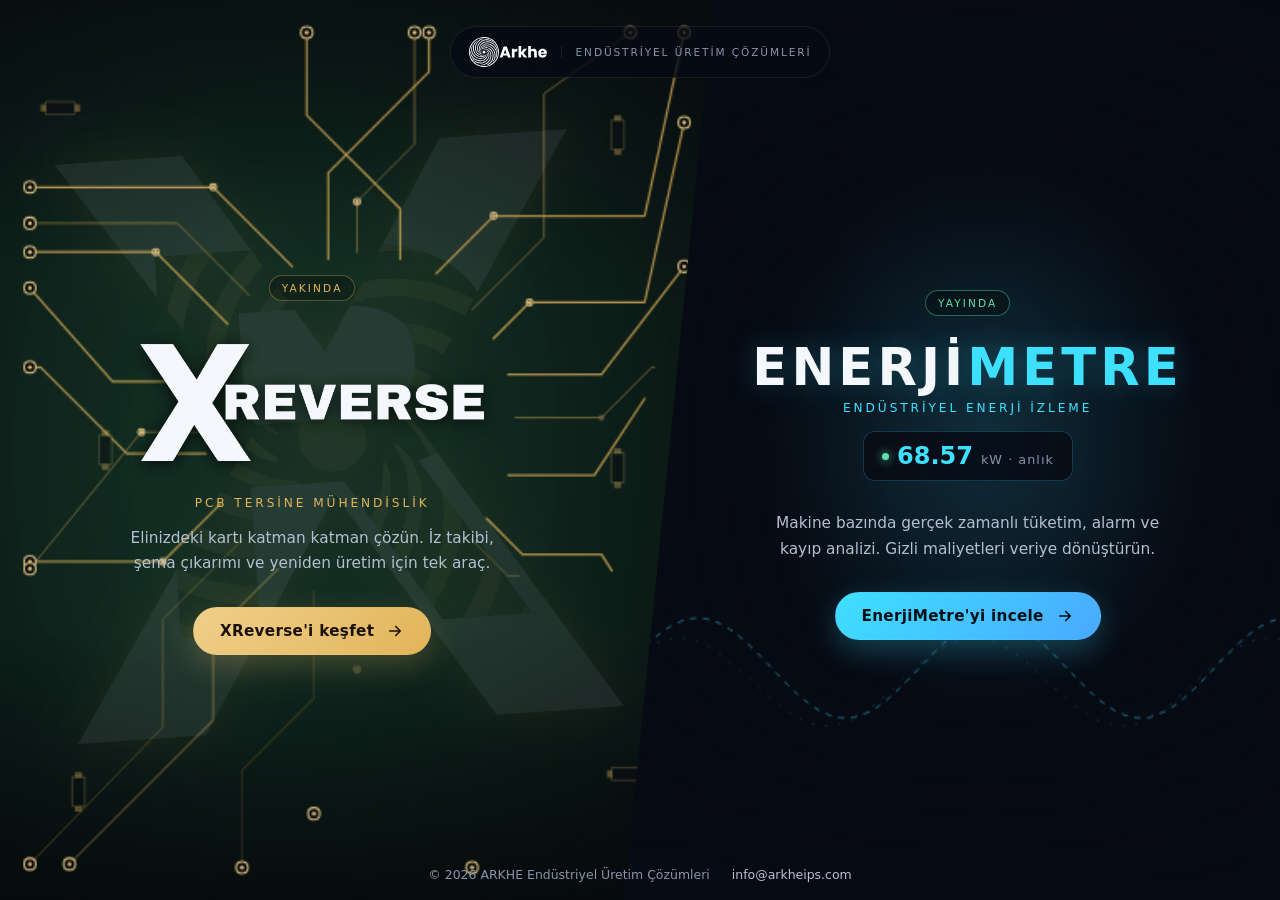
==== commit ba3c2c4a: "İzler ve dalga SVG yerine canvas: 20 kare/sn, %75 çözünürlük Ölçüm (GPU'suz headless Chrome, 8 sn, s" ====
--- a/index.html
+++ b/index.html
@@ -15,7 +15,7 @@
     <meta property="og:description" content="XReverse ve EnerjiMetre. Üretim sahası için tersine mühendislik ve enerji izleme." />
     <meta property="og:url" content="https://arkheips.com/" />
     <link rel="preload" as="image" href="assets/images/xreverse-mark.png" />
-    <link rel="stylesheet" href="style.css?v=5" />
+    <link rel="stylesheet" href="style.css?v=6" />
   </head>
 
   <body>
@@ -49,159 +49,8 @@
           <div class="pane-tint"></div>
           <div class="pane-grid"></div>
           <!--PCB_START-->
-<svg class="pcb" viewBox="0 0 800 1000" preserveAspectRatio="xMidYMid slice" aria-hidden="true">
-<defs><radialGradient id="pulseGrad"><stop offset="0" stop-color="#fff7e6"/><stop offset="0.35" stop-color="#f0cf8a" stop-opacity="0.9"/><stop offset="1" stop-color="#e2b45a" stop-opacity="0"/></radialGradient></defs>
-<g class="glow-layer">
-<path class="trace g1" pathLength="1" d="M576 464 L672 464 L728 408 L764 408" style="--d:0.00s"/>
-<path class="trace g1" pathLength="1" d="M568 528 L664 528 L764 376" style="--d:0.37s"/>
-<path class="trace g1" pathLength="1" d="M544 576 L584 616 L672 616 L764 760" style="--d:0.74s"/>
-<path class="trace g1" pathLength="1" d="M528 600 L568 640 L764 640" style="--d:1.11s"/>
-<path class="trace g1" pathLength="1" d="M496 624 L552 680 L764 680" style="--d:1.48s"/>
-<path class="trace g1" pathLength="1" d="M440 656 L440 712 L352 800 L352 904" style="--d:1.85s"/>
-<path class="trace g1" pathLength="1" d="M400 656 L400 744 L528 872 L528 964" style="--d:2.22s"/>
-<path class="trace g1" pathLength="1" d="M352 656 L352 776 L272 856 L272 964" style="--d:2.59s"/>
-<path class="trace g1" pathLength="1" d="M312 632 L240 704 L240 800 L80 960" style="--d:2.96s"/>
-<path class="trace g1" pathLength="1" d="M272 600 L184 688 L184 808 L36 960" style="--d:3.33s"/>
-<path class="trace g1" pathLength="1" d="M248 560 L184 624 L36 624" style="--d:3.70s"/>
-<path class="trace g1" pathLength="1" d="M232 504 L144 504 L48 408 L36 408" style="--d:4.07s"/>
-<path class="trace g1" pathLength="1" d="M224 480 L160 480 L36 632" style="--d:4.44s"/>
-<path class="trace g1" pathLength="1" d="M232 424 L128 424 L36 320" style="--d:4.81s"/>
-<path class="trace g1" pathLength="1" d="M256 360 L176 280 L36 280" style="--d:5.18s"/>
-<path class="trace g1" pathLength="1" d="M280 328 L200 248 L36 248" style="--d:5.55s"/>
-<path class="trace g1" pathLength="1" d="M328 296 L240 208 L36 208" style="--d:5.92s"/>
-<path class="trace g1" pathLength="1" d="M368 288 L368 192 L480 80 L480 36" style="--d:6.29s"/>
-<path class="trace g1" pathLength="1" d="M400 280 L400 224 L464 160 L464 36" style="--d:6.66s"/>
-<path class="trace g1" pathLength="1" d="M448 288 L448 232 L344 128 L344 36" style="--d:7.03s"/>
-<path class="trace g1" pathLength="1" d="M488 304 L552 240 L720 240 L764 36" style="--d:7.40s"/>
-<path class="trace g1" pathLength="1" d="M528 344 L608 264 L608 104 L704 36" style="--d:7.77s"/>
-<path class="trace g1" pathLength="1" d="M552 376 L592 336 L720 336 L764 136" style="--d:8.14s"/>
-<path class="trace g1" pathLength="1" d="M568 416 L672 416 L764 296" style="--d:8.51s"/>
-<path class="trace g2" pathLength="1" d="M576 464 L672 464 L728 408 L764 408" style="--d:0.00s"/>
-<path class="trace g2" pathLength="1" d="M568 528 L664 528 L764 376" style="--d:0.37s"/>
-<path class="trace g2" pathLength="1" d="M544 576 L584 616 L672 616 L764 760" style="--d:0.74s"/>
-<path class="trace g2" pathLength="1" d="M528 600 L568 640 L764 640" style="--d:1.11s"/>
-<path class="trace g2" pathLength="1" d="M496 624 L552 680 L764 680" style="--d:1.48s"/>
-<path class="trace g2" pathLength="1" d="M440 656 L440 712 L352 800 L352 904" style="--d:1.85s"/>
-<path class="trace g2" pathLength="1" d="M400 656 L400 744 L528 872 L528 964" style="--d:2.22s"/>
-<path class="trace g2" pathLength="1" d="M352 656 L352 776 L272 856 L272 964" style="--d:2.59s"/>
-<path class="trace g2" pathLength="1" d="M312 632 L240 704 L240 800 L80 960" style="--d:2.96s"/>
-<path class="trace g2" pathLength="1" d="M272 600 L184 688 L184 808 L36 960" style="--d:3.33s"/>
-<path class="trace g2" pathLength="1" d="M248 560 L184 624 L36 624" style="--d:3.70s"/>
-<path class="trace g2" pathLength="1" d="M232 504 L144 504 L48 408 L36 408" style="--d:4.07s"/>
-<path class="trace g2" pathLength="1" d="M224 480 L160 480 L36 632" style="--d:4.44s"/>
-<path class="trace g2" pathLength="1" d="M232 424 L128 424 L36 320" style="--d:4.81s"/>
-<path class="trace g2" pathLength="1" d="M256 360 L176 280 L36 280" style="--d:5.18s"/>
-<path class="trace g2" pathLength="1" d="M280 328 L200 248 L36 248" style="--d:5.55s"/>
-<path class="trace g2" pathLength="1" d="M328 296 L240 208 L36 208" style="--d:5.92s"/>
-<path class="trace g2" pathLength="1" d="M368 288 L368 192 L480 80 L480 36" style="--d:6.29s"/>
-<path class="trace g2" pathLength="1" d="M400 280 L400 224 L464 160 L464 36" style="--d:6.66s"/>
-<path class="trace g2" pathLength="1" d="M448 288 L448 232 L344 128 L344 36" style="--d:7.03s"/>
-<path class="trace g2" pathLength="1" d="M488 304 L552 240 L720 240 L764 36" style="--d:7.40s"/>
-<path class="trace g2" pathLength="1" d="M528 344 L608 264 L608 104 L704 36" style="--d:7.77s"/>
-<path class="trace g2" pathLength="1" d="M552 376 L592 336 L720 336 L764 136" style="--d:8.14s"/>
-<path class="trace g2" pathLength="1" d="M568 416 L672 416 L764 296" style="--d:8.51s"/>
-</g>
-<path id="tr0" class="trace thin" pathLength="1" d="M576 464 L672 464 L728 408 L764 408" style="--d:0.00s"/>
-<path id="tr1" class="trace" pathLength="1" d="M568 528 L664 528 L764 376" style="--d:0.37s"/>
-<path id="tr2" class="trace" pathLength="1" d="M544 576 L584 616 L672 616 L764 760" style="--d:0.74s"/>
-<path id="tr3" class="trace thin" pathLength="1" d="M528 600 L568 640 L764 640" style="--d:1.11s"/>
-<path id="tr4" class="trace" pathLength="1" d="M496 624 L552 680 L764 680" style="--d:1.48s"/>
-<path id="tr5" class="trace" pathLength="1" d="M440 656 L440 712 L352 800 L352 904" style="--d:1.85s"/>
-<path id="tr6" class="trace thin" pathLength="1" d="M400 656 L400 744 L528 872 L528 964" style="--d:2.22s"/>
-<path id="tr7" class="trace" pathLength="1" d="M352 656 L352 776 L272 856 L272 964" style="--d:2.59s"/>
-<path id="tr8" class="trace" pathLength="1" d="M312 632 L240 704 L240 800 L80 960" style="--d:2.96s"/>
-<path id="tr9" class="trace thin" pathLength="1" d="M272 600 L184 688 L184 808 L36 960" style="--d:3.33s"/>
-<path id="tr10" class="trace" pathLength="1" d="M248 560 L184 624 L36 624" style="--d:3.70s"/>
-<path id="tr11" class="trace" pathLength="1" d="M232 504 L144 504 L48 408 L36 408" style="--d:4.07s"/>
-<path id="tr12" class="trace thin" pathLength="1" d="M224 480 L160 480 L36 632" style="--d:4.44s"/>
-<path id="tr13" class="trace" pathLength="1" d="M232 424 L128 424 L36 320" style="--d:4.81s"/>
-<path id="tr14" class="trace" pathLength="1" d="M256 360 L176 280 L36 280" style="--d:5.18s"/>
-<path id="tr15" class="trace thin" pathLength="1" d="M280 328 L200 248 L36 248" style="--d:5.55s"/>
-<path id="tr16" class="trace" pathLength="1" d="M328 296 L240 208 L36 208" style="--d:5.92s"/>
-<path id="tr17" class="trace" pathLength="1" d="M368 288 L368 192 L480 80 L480 36" style="--d:6.29s"/>
-<path id="tr18" class="trace thin" pathLength="1" d="M400 280 L400 224 L464 160 L464 36" style="--d:6.66s"/>
-<path id="tr19" class="trace" pathLength="1" d="M448 288 L448 232 L344 128 L344 36" style="--d:7.03s"/>
-<path id="tr20" class="trace" pathLength="1" d="M488 304 L552 240 L720 240 L764 36" style="--d:7.40s"/>
-<path id="tr21" class="trace thin" pathLength="1" d="M528 344 L608 264 L608 104 L704 36" style="--d:7.77s"/>
-<path id="tr22" class="trace" pathLength="1" d="M552 376 L592 336 L720 336 L764 136" style="--d:8.14s"/>
-<path id="tr23" class="trace" pathLength="1" d="M568 416 L672 416 L764 296" style="--d:8.51s"/>
-<circle class="pad" cx="672" cy="464" r="3.6" style="--d:-1.40s"/>
-<circle class="pad" cx="584" cy="616" r="3.6" style="--d:-0.66s"/>
-<circle class="pad" cx="552" cy="680" r="3.6" style="--d:0.08s"/>
-<circle class="pad" cx="400" cy="744" r="3.6" style="--d:0.82s"/>
-<circle class="pad" cx="240" cy="704" r="3.6" style="--d:1.56s"/>
-<circle class="pad" cx="184" cy="624" r="3.6" style="--d:2.30s"/>
-<circle class="pad" cx="160" cy="480" r="3.6" style="--d:3.04s"/>
-<circle class="pad" cx="176" cy="280" r="3.6" style="--d:3.78s"/>
-<circle class="pad" cx="240" cy="208" r="3.6" style="--d:4.52s"/>
-<circle class="pad" cx="400" cy="224" r="3.6" style="--d:5.26s"/>
-<circle class="pad" cx="552" cy="240" r="3.6" style="--d:6.00s"/>
-<circle class="pad" cx="592" cy="336" r="3.6" style="--d:6.74s"/>
-<circle class="pad" cx="764" cy="408" r="6.5" style="--d:0.00s"/>
-<circle class="pad-core" cx="764" cy="408" r="2.2" style="--d:0.00s"/>
-<circle class="pad" cx="764" cy="376" r="6.5" style="--d:0.37s"/>
-<circle class="pad-core" cx="764" cy="376" r="2.2" style="--d:0.37s"/>
-<circle class="pad" cx="764" cy="760" r="6.5" style="--d:0.74s"/>
-<circle class="pad-core" cx="764" cy="760" r="2.2" style="--d:0.74s"/>
-<circle class="pad" cx="764" cy="640" r="6.5" style="--d:1.11s"/>
-<circle class="pad-core" cx="764" cy="640" r="2.2" style="--d:1.11s"/>
-<circle class="pad" cx="764" cy="680" r="6.5" style="--d:1.48s"/>
-<circle class="pad-core" cx="764" cy="680" r="2.2" style="--d:1.48s"/>
-<circle class="pad" cx="352" cy="904" r="6.5" style="--d:1.85s"/>
-<circle class="pad-core" cx="352" cy="904" r="2.2" style="--d:1.85s"/>
-<circle class="pad" cx="528" cy="964" r="6.5" style="--d:2.22s"/>
-<circle class="pad-core" cx="528" cy="964" r="2.2" style="--d:2.22s"/>
-<circle class="pad" cx="272" cy="964" r="6.5" style="--d:2.59s"/>
-<circle class="pad-core" cx="272" cy="964" r="2.2" style="--d:2.59s"/>
-<circle class="pad" cx="80" cy="960" r="6.5" style="--d:2.96s"/>
-<circle class="pad-core" cx="80" cy="960" r="2.2" style="--d:2.96s"/>
-<circle class="pad" cx="36" cy="960" r="6.5" style="--d:3.33s"/>
-<circle class="pad-core" cx="36" cy="960" r="2.2" style="--d:3.33s"/>
-<circle class="pad" cx="36" cy="624" r="6.5" style="--d:3.70s"/>
-<circle class="pad-core" cx="36" cy="624" r="2.2" style="--d:3.70s"/>
-<circle class="pad" cx="36" cy="408" r="6.5" style="--d:4.07s"/>
-<circle class="pad-core" cx="36" cy="408" r="2.2" style="--d:4.07s"/>
-<circle class="pad" cx="36" cy="632" r="6.5" style="--d:4.44s"/>
-<circle class="pad-core" cx="36" cy="632" r="2.2" style="--d:4.44s"/>
-<circle class="pad" cx="36" cy="320" r="6.5" style="--d:4.81s"/>
-<circle class="pad-core" cx="36" cy="320" r="2.2" style="--d:4.81s"/>
-<circle class="pad" cx="36" cy="280" r="6.5" style="--d:5.18s"/>
-<circle class="pad-core" cx="36" cy="280" r="2.2" style="--d:5.18s"/>
-<circle class="pad" cx="36" cy="248" r="6.5" style="--d:5.55s"/>
-<circle class="pad-core" cx="36" cy="248" r="2.2" style="--d:5.55s"/>
-<circle class="pad" cx="36" cy="208" r="6.5" style="--d:5.92s"/>
-<circle class="pad-core" cx="36" cy="208" r="2.2" style="--d:5.92s"/>
-<circle class="pad" cx="480" cy="36" r="6.5" style="--d:6.29s"/>
-<circle class="pad-core" cx="480" cy="36" r="2.2" style="--d:6.29s"/>
-<circle class="pad" cx="464" cy="36" r="6.5" style="--d:6.66s"/>
-<circle class="pad-core" cx="464" cy="36" r="2.2" style="--d:6.66s"/>
-<circle class="pad" cx="344" cy="36" r="6.5" style="--d:7.03s"/>
-<circle class="pad-core" cx="344" cy="36" r="2.2" style="--d:7.03s"/>
-<circle class="pad" cx="764" cy="36" r="6.5" style="--d:7.40s"/>
-<circle class="pad-core" cx="764" cy="36" r="2.2" style="--d:7.40s"/>
-<circle class="pad" cx="704" cy="36" r="6.5" style="--d:7.77s"/>
-<circle class="pad-core" cx="704" cy="36" r="2.2" style="--d:7.77s"/>
-<circle class="pad" cx="764" cy="136" r="6.5" style="--d:8.14s"/>
-<circle class="pad-core" cx="764" cy="136" r="2.2" style="--d:8.14s"/>
-<circle class="pad" cx="764" cy="296" r="6.5" style="--d:8.51s"/>
-<circle class="pad-core" cx="764" cy="296" r="2.2" style="--d:8.51s"/>
-<g class="pulse-layer">
-<circle class="pulse" r="9"><animateMotion dur="2.60s" begin="0.00s" repeatCount="indefinite" calcMode="linear"><mpath href="#tr1"/></animateMotion></circle>
-<circle class="pulse" r="9"><animateMotion dur="3.05s" begin="0.70s" repeatCount="indefinite" calcMode="linear"><mpath href="#tr5"/></animateMotion></circle>
-<circle class="pulse" r="9"><animateMotion dur="3.50s" begin="1.40s" repeatCount="indefinite" calcMode="linear"><mpath href="#tr9"/></animateMotion></circle>
-<circle class="pulse" r="9"><animateMotion dur="3.95s" begin="2.10s" repeatCount="indefinite" calcMode="linear"><mpath href="#tr13"/></animateMotion></circle>
-<circle class="pulse" r="9"><animateMotion dur="4.40s" begin="2.80s" repeatCount="indefinite" calcMode="linear"><mpath href="#tr17"/></animateMotion></circle>
-<circle class="pulse" r="9"><animateMotion dur="4.85s" begin="3.50s" repeatCount="indefinite" calcMode="linear"><mpath href="#tr21"/></animateMotion></circle>
-</g>
-<g transform="translate(70 120) rotate(0)" opacity="0.55"><rect class="chip" x="-16" y="-7" width="32" height="14" rx="2"/><rect class="chip-pin" x="-22" y="-4" width="6" height="8"/><rect class="chip-pin" x="16" y="-4" width="6" height="8"/></g>
-<g transform="translate(690 150) rotate(90)" opacity="0.55"><rect class="chip" x="-16" y="-7" width="32" height="14" rx="2"/><rect class="chip-pin" x="-22" y="-4" width="6" height="8"/><rect class="chip-pin" x="16" y="-4" width="6" height="8"/></g>
-<g transform="translate(90 880) rotate(90)" opacity="0.55"><rect class="chip" x="-16" y="-7" width="32" height="14" rx="2"/><rect class="chip-pin" x="-22" y="-4" width="6" height="8"/><rect class="chip-pin" x="16" y="-4" width="6" height="8"/></g>
-<g transform="translate(700 860) rotate(0)" opacity="0.55"><rect class="chip" x="-16" y="-7" width="32" height="14" rx="2"/><rect class="chip-pin" x="-22" y="-4" width="6" height="8"/><rect class="chip-pin" x="16" y="-4" width="6" height="8"/></g>
-<g transform="translate(120 500) rotate(90)" opacity="0.55"><rect class="chip" x="-16" y="-7" width="32" height="14" rx="2"/><rect class="chip-pin" x="-22" y="-4" width="6" height="8"/><rect class="chip-pin" x="16" y="-4" width="6" height="8"/></g>
-<g transform="translate(690 520) rotate(90)" opacity="0.55"><rect class="chip" x="-16" y="-7" width="32" height="14" rx="2"/><rect class="chip-pin" x="-22" y="-4" width="6" height="8"/><rect class="chip-pin" x="16" y="-4" width="6" height="8"/></g>
-<text class="chip-label" x="44" y="60">XREVERSE · TRACE</text>
-<text class="chip-label" x="560" y="972">LAYER 1 · TOP</text>
-</svg>
+<canvas class="pcb" aria-hidden="true"></canvas>
+<script type="application/json" id="pcb-data">[[[576,464],[672,464],[728,408],[764,408]],[[568,528],[664,528],[764,376]],[[544,576],[584,616],[672,616],[764,760]],[[528,600],[568,640],[764,640]],[[496,624],[552,680],[764,680]],[[440,656],[440,712],[352,800],[352,904]],[[400,656],[400,744],[528,872],[528,964]],[[352,656],[352,776],[272,856],[272,964]],[[312,632],[240,704],[240,800],[80,960]],[[272,600],[184,688],[184,808],[36,960]],[[248,560],[184,624],[36,624]],[[232,504],[144,504],[48,408],[36,408]],[[224,480],[160,480],[36,632]],[[232,424],[128,424],[36,320]],[[256,360],[176,280],[36,280]],[[280,328],[200,248],[36,248]],[[328,296],[240,208],[36,208]],[[368,288],[368,192],[480,80],[480,36]],[[400,280],[400,224],[464,160],[464,36]],[[448,288],[448,232],[344,128],[344,36]],[[488,304],[552,240],[720,240],[764,36]],[[528,344],[608,264],[608,104],[704,36]],[[552,376],[592,336],[720,336],[764,136]],[[568,416],[672,416],[764,296]]]</script>
 <!--PCB_END-->
           <img class="xr-watermark" src="assets/images/xreverse-mark.png" alt="" width="1080" height="1133" aria-hidden="true" />
           <div class="pane-content">
@@ -239,12 +88,7 @@
           </div>
           <div class="pane-tint"></div>
           <div class="pane-grid"></div>
-          <svg class="wave" viewBox="0 0 800 140" preserveAspectRatio="none" aria-hidden="true">
-            <path class="g1" d="M0 70 C 60 20, 120 20, 180 70 S 300 120, 360 70 S 480 20, 540 70 S 660 120, 720 70 S 840 20, 900 70" />
-            <path class="g2" d="M0 70 C 60 20, 120 20, 180 70 S 300 120, 360 70 S 480 20, 540 70 S 660 120, 720 70 S 840 20, 900 70" />
-            <path d="M0 70 C 60 20, 120 20, 180 70 S 300 120, 360 70 S 480 20, 540 70 S 660 120, 720 70 S 840 20, 900 70" />
-            <path class="soft" d="M0 84 C 70 40, 130 40, 200 84 S 330 128, 400 84 S 530 40, 600 84 S 730 128, 800 84 S 930 40, 1000 84" />
-          </svg>
+          <canvas class="wave" aria-hidden="true"></canvas>
           <div class="pane-content">
             <span class="pane-badge">Yayında</span>
             <h2 class="em-title">Enerji<span>Metre</span></h2>
@@ -274,6 +118,6 @@
       </footer>
     </div>
 
-    <script src="script.js?v=3"></script>
+    <script src="script.js?v=4"></script>
   </body>
 </html>
--- a/style.css
+++ b/style.css
@@ -231,7 +231,7 @@
   opacity: 0.6;
 }
 
-/* ---------- PCB iz animasyonu ---------- */
+/* ---------- PCB iz animasyonu: canvas, 20 kare/sn, dusuk cozunurluk ---------- */
 .pcb {
   position: absolute;
   inset: 0;
@@ -241,90 +241,9 @@
   pointer-events: none;
   opacity: 0.9;
   transition: opacity 0.6s ease;
-  /* Kendi katmani: animasyon yalnizca bu SVG'yi yeniden cizdirir,
-     altindaki gradyan ve izgara katmanlarina dokunmaz */
-  transform: translateZ(0);
-  will-change: transform;
-  contain: strict;
-}
-
-.pcb .trace {
-  fill: none;
-  stroke: var(--xr-accent);
-  stroke-width: 2.2;
-  stroke-linecap: round;
-  stroke-linejoin: round;
-  stroke-dasharray: 1;
-  stroke-dashoffset: 1;
-  --o: 0.85;
-  opacity: var(--o);
-  animation: trace-draw 11s var(--ease) infinite;
-  animation-delay: var(--d, 0s);
-}
-
-.pcb .trace.thin { stroke-width: 1.4; --o: 0.6; }
-
-/* Parlama: hicbir filtre yok. Ayni yolun altinda iki genis, cok soluk cizgi
-   yumusak hale etkisi verir; tarayici icin duz cizgi cizmekten farki yok. */
-.pcb .trace.g1 { stroke-width: 12; stroke: var(--xr-accent-2); --o: 0.07; }
-.pcb .trace.g2 { stroke-width: 5.5; stroke: var(--xr-accent-2); --o: 0.17; }
-
-.pcb .pad {
-  fill: var(--xr-bg);
-  stroke: var(--xr-accent-2);
-  stroke-width: 2;
-  opacity: 0;
-  animation: pad-pop 11s ease infinite;
-  animation-delay: calc(var(--d, 0s) + 2.6s);
-}
-
-.pcb .pad-core {
-  fill: var(--xr-accent-2);
-  opacity: 0;
-  animation: pad-pop 11s ease infinite;
-  animation-delay: calc(var(--d, 0s) + 2.7s);
-}
-
-.pcb .chip {
-  fill: rgba(10, 14, 18, 0.9);
-  stroke: rgba(240, 207, 138, 0.55);
-  stroke-width: 1.5;
-}
-
-.pcb .chip-pin {
-  fill: var(--xr-accent);
-  opacity: 0.75;
-}
-
-.pcb .chip-label {
-  fill: rgba(240, 207, 138, 0.6);
-  font-family: "Consolas", "Courier New", monospace;
-  font-size: 10px;
-  letter-spacing: 0.18em;
-}
-
-/* Isik darbesi: radyal gradyan dolgu, filtre yok */
-.pcb .pulse { fill: url(#pulseGrad); }
-
-@keyframes trace-draw {
-  0%   { stroke-dashoffset: 1; opacity: 0; }
-  4%   { opacity: var(--o, 0.85); }
-  28%  { stroke-dashoffset: 0; opacity: var(--o, 0.85); }
-  78%  { stroke-dashoffset: 0; opacity: var(--o, 0.85); }
-  92%  { opacity: 0; stroke-dashoffset: 0; }
-  100% { opacity: 0; stroke-dashoffset: 1; }
-}
-
-@keyframes pad-pop {
-  0%   { opacity: 0; transform: scale(0.4); transform-box: fill-box; transform-origin: center; }
-  6%   { opacity: 1; transform: scale(1.25); transform-box: fill-box; transform-origin: center; }
-  10%  { transform: scale(1); transform-box: fill-box; transform-origin: center; }
-  72%  { opacity: 1; }
-  86%  { opacity: 0; }
-  100% { opacity: 0; }
-}
-
-/* EnerjiMetre tarafi: enerji dalgasi */
+}
+
+/* EnerjiMetre tarafi: enerji dalgasi (canvas) */
 .wave {
   position: absolute;
   left: 0;
@@ -335,27 +254,7 @@
   width: 100%;
   pointer-events: none;
   opacity: 0.55;
-  transform: translateZ(0);
-  will-change: transform;
-  contain: strict;
-}
-
-.wave path {
-  fill: none;
-  stroke: var(--em-accent);
-  stroke-width: 1.6;
-  stroke-linecap: round;
-  stroke-dasharray: 6 10;
-  animation: wave-flow 3.2s linear infinite;
-}
-
-/* Dalga parlamasi: filtre yok, ust uste soluk genis cizgiler */
-.wave path.g1 { stroke-width: 10; opacity: 0.09; }
-.wave path.g2 { stroke-width: 4.5; opacity: 0.2; }
-
-.wave path.soft { stroke: var(--em-accent-2); opacity: 0.45; stroke-dasharray: 2 14; animation-duration: 4.6s; }
-
-@keyframes wave-flow { to { stroke-dashoffset: -160; } }
+}
 
 /* ---------- icerik ---------- */
 .pane-content {
@@ -412,8 +311,6 @@
 }
 
 /* Hata ayiklama: ?static ile animasyonlar bitmis halde donar */
-.is-static .pcb .trace { animation: none; stroke-dashoffset: 0; opacity: var(--o, 0.85); }
-.is-static .pcb .pad, .is-static .pcb .pad-core { animation: none; opacity: 1; }
 .is-static .bg-video { opacity: 0.6; }
 
 .em-title {
@@ -526,12 +423,16 @@
 .is-paused *::before,
 .is-paused *::after { animation-play-state: paused !important; }
 
+/* Teshis anahtarlari (?no=...) */
+.no-video .bg-video { display: none; }
+.no-traces .pcb { display: none; }
+.no-grid .pane-grid { display: none; }
+.no-watermark .xr-watermark { display: none; }
+.no-wave .wave { display: none; }
+.no-tint .pane-tint { display: none; }
+
 /* Hafif mod: yavas makinede otomatik. Parlama, isik darbeleri ve izgara kapanir,
    izler ve videolar kalir. */
-.is-lite .pcb .glow-layer,
-.is-lite .pcb .pulse-layer,
-.is-lite .wave path.g1,
-.is-lite .wave path.g2,
 .is-lite .pane-grid { display: none; }
 .is-lite .xr-watermark { opacity: 0.08; }
 .is-lite .pane, .is-lite .pane-content, .is-lite .bg-video { transition: none; }
